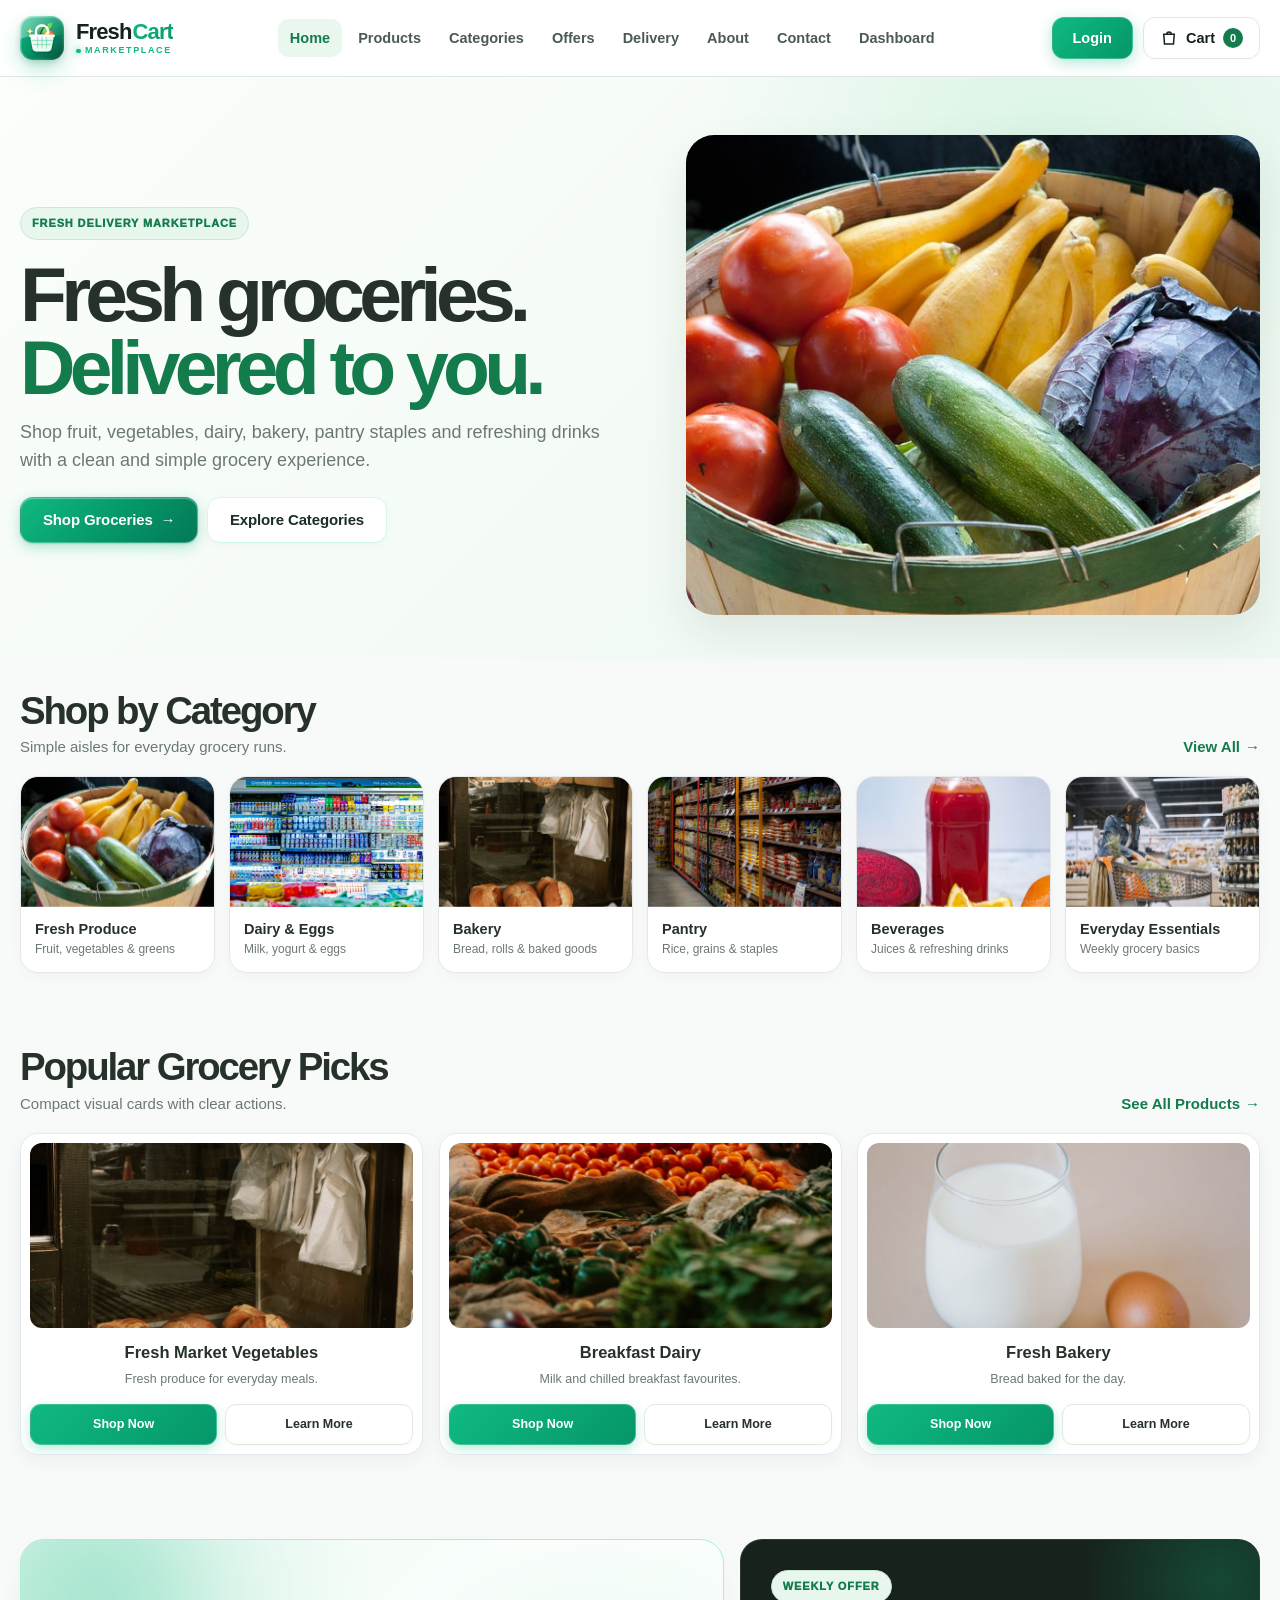
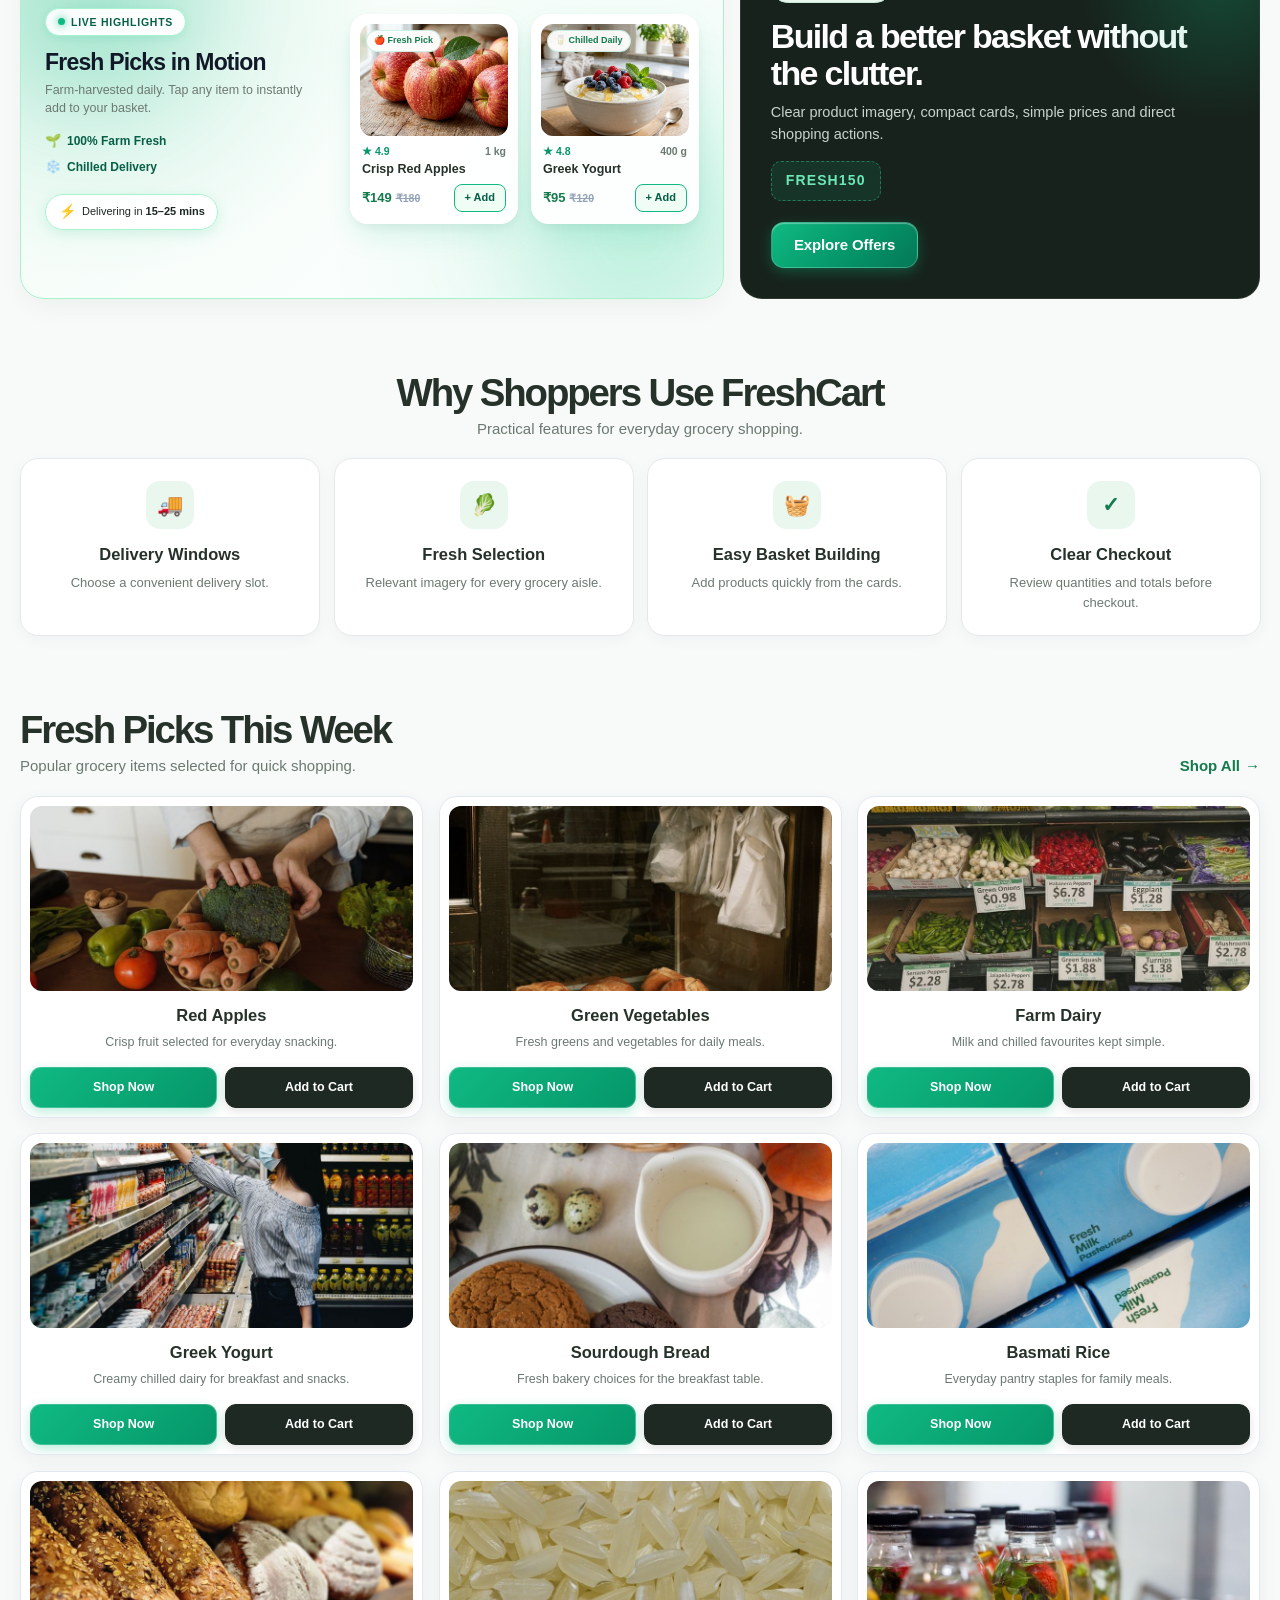
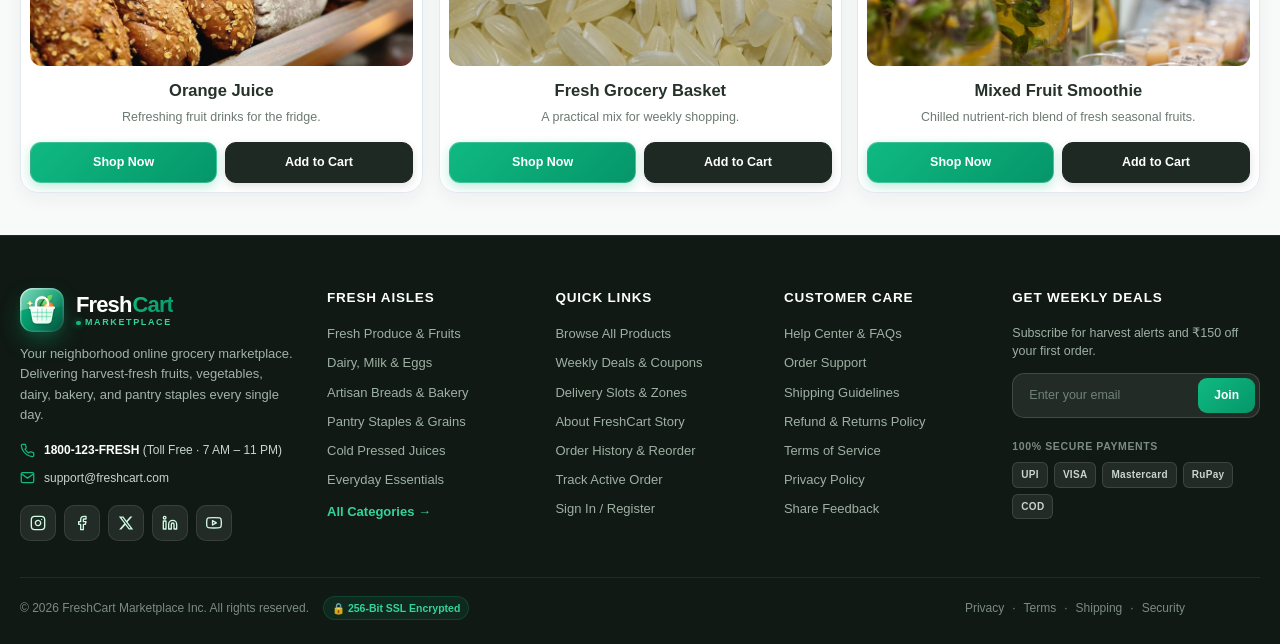
==== index.html @ 664b5fc4 "first commit" ====
<!DOCTYPE html>
<html lang="en">
<head>
  <meta charset="UTF-8">
  <meta name="viewport" content="width=device-width, initial-scale=1.0">
  <title>FreshCart — Grocery Delivery Marketplace</title>
  <meta name="description" content="FreshCart grocery delivery marketplace. Shop fruit, vegetables, dairy, bakery, and pantry staples.">
  <link rel="icon" type="image/svg+xml" href="assets/images/favicon.svg">
  <link rel="stylesheet" href="assets/css/style.css">
</head>
<body>

  <!-- ================= HEADER / NAVBAR ================= -->
  <header class="header">
    <div class="container nav">
      <a class="logo" href="index.html" aria-label="FreshCart Homepage">
        <span class="logo-mark">
          <svg viewBox="0 0 44 44" fill="none" xmlns="http://www.w3.org/2000/svg">
            <defs>
              <linearGradient id="fc-logo-bg" x1="0" y1="0" x2="44" y2="44" gradientUnits="userSpaceOnUse">
                <stop offset="0%" stop-color="#10b981"/>
                <stop offset="50%" stop-color="#059669"/>
                <stop offset="100%" stop-color="#064e3b"/>
              </linearGradient>
              <linearGradient id="fc-logo-sheen" x1="0" y1="0" x2="44" y2="24" gradientUnits="userSpaceOnUse">
                <stop offset="0%" stop-color="#ffffff" stop-opacity="0.45"/>
                <stop offset="100%" stop-color="#ffffff" stop-opacity="0"/>
              </linearGradient>
              <linearGradient id="fc-logo-bezel" x1="0" y1="0" x2="44" y2="44" gradientUnits="userSpaceOnUse">
                <stop offset="0%" stop-color="#ffffff" stop-opacity="0.6"/>
                <stop offset="60%" stop-color="#ffffff" stop-opacity="0.12"/>
                <stop offset="100%" stop-color="#022c22" stop-opacity="0.5"/>
              </linearGradient>
              <radialGradient id="fc-logo-citrus" cx="35%" cy="30%" r="70%">
                <stop offset="0%" stop-color="#fef08a"/>
                <stop offset="35%" stop-color="#fb923c"/>
                <stop offset="100%" stop-color="#ea580c"/>
              </radialGradient>
              <linearGradient id="fc-logo-leaf-lime" x1="21" y1="7" x2="33" y2="17" gradientUnits="userSpaceOnUse">
                <stop offset="0%" stop-color="#bef264"/>
                <stop offset="100%" stop-color="#22c55e"/>
              </linearGradient>
              <linearGradient id="fc-logo-leaf-emerald" x1="16" y1="7" x2="25" y2="19" gradientUnits="userSpaceOnUse">
                <stop offset="0%" stop-color="#86efac"/>
                <stop offset="100%" stop-color="#15803d"/>
              </linearGradient>
              <linearGradient id="fc-logo-basket" x1="10" y1="19.5" x2="34" y2="35.5" gradientUnits="userSpaceOnUse">
                <stop offset="0%" stop-color="#ffffff"/>
                <stop offset="50%" stop-color="#f0fdf4"/>
                <stop offset="100%" stop-color="#dcfce7"/>
              </linearGradient>
              <filter id="fc-logo-shadow" x="-10%" y="-10%" width="120%" height="130%">
                <feDropShadow dx="0" dy="1.5" stdDeviation="1" flood-color="#022c22" flood-opacity="0.3"/>
              </filter>
            </defs>
            <rect width="44" height="44" rx="13" fill="url(#fc-logo-bg)"/>
            <path d="M0 13C0 5.82 5.82 0 13 0H31C38.18 0 44 5.82 44 13V18C30 22 14 17 0 23V13Z" fill="url(#fc-logo-sheen)"/>
            <g filter="url(#fc-logo-shadow)">
              <circle cx="28.5" cy="19.5" r="5.5" fill="url(#fc-logo-citrus)"/>
              <ellipse cx="27" cy="17.5" rx="1.4" ry="0.9" fill="#ffffff" fill-opacity="0.8" transform="rotate(-30 27 17.5)"/>
              <path d="M21 17C21 11.5 26.5 7.2 32.5 6.8C32 12.8 27.2 17 21 17Z" fill="url(#fc-logo-leaf-lime)"/>
              <path d="M20 19C15 13.5 18 7.5 24 7.5C24 13.5 22.5 17 20 19Z" fill="url(#fc-logo-leaf-emerald)"/>
              <path d="M20 19C21 14.5 24 11.2 27 9" stroke="#14532d" stroke-width="1.2" stroke-linecap="round" fill="none" opacity="0.8"/>
              <path d="M16 20V15C16 12 18.5 9.5 21.5 9.5H22.5C25.5 9.5 28 12 28 15V17" stroke="#ffffff" stroke-width="2.3" stroke-linecap="round" stroke-linejoin="round" fill="none"/>
              <path d="M10 19.5H34L31.5 32.5C31.1 34.3 29.5 35.5 27.6 35.5H16.4C14.5 35.5 12.9 34.3 12.5 32.5L10 19.5Z" fill="url(#fc-logo-basket)"/>
              <rect x="9" y="18.5" width="26" height="2.5" rx="1.25" fill="#ffffff"/>
              <path d="M12 24.5H32M13.5 28.5H30.5" stroke="#10b981" stroke-width="1.4" stroke-linecap="round" stroke-opacity="0.35"/>
              <path d="M17.5 21V32M22 21V32M26.5 21V32" stroke="#10b981" stroke-width="1.3" stroke-linecap="round" stroke-opacity="0.3"/>
              <path d="M10 12.5L11.2 14.5L13.2 15.2L11.2 16L10 18L8.8 16L6.8 15.2L8.8 14.5Z" fill="#fef08a"/>
              <circle cx="10" cy="15.2" r="0.7" fill="#ffffff"/>
            </g>
            <rect x="0.75" y="0.75" width="42.5" height="42.5" rx="12.25" stroke="url(#fc-logo-bezel)" stroke-width="1.5" fill="none"/>
          </svg>
        </span>
        <span class="logo-text">
          <span class="brand-name">
            <span class="brand-fresh">Fresh</span><span class="brand-cart">Cart</span>
          </span>
          <span class="brand-sub">Marketplace</span>
        </span>
      </a>

      <nav class="nav-links">
        <a href="index.html" class="active">Home</a>
        <a href="products.html">Products</a>
        <a href="categories.html">Categories</a>
        <a href="offers.html">Offers</a>
        <a href="delivery.html">Delivery</a>
        <a href="about.html">About</a>
        <a href="contact.html">Contact</a>
        <a href="dashboard.html">Dashboard</a>
      </nav>

      <div class="nav-actions">
        <a href="login.html" class="login-btn">Login</a>
        <button class="nav-cart" onclick="openCart()">
          <svg viewBox="0 0 24 24" fill="none" stroke="currentColor" stroke-width="2">
            <path d="M5 7h14l-1 13H6L5 7Z"/>
            <path d="M9 7a3 3 0 0 1 6 0"/>
          </svg>
          Cart
          <span class="cart-count">0</span>
        </button>
        <button class="menu-btn" onclick="toggleMobile()" aria-label="Toggle menu">
          <svg viewBox="0 0 24 24" fill="none" stroke="currentColor" stroke-width="2">
            <path d="M4 6h16M4 12h16M4 18h16"/>
          </svg>
        </button>
      </div>
    </div>

    <!-- Mobile Navigation Menu -->
    <div id="mobileMenu" class="mobile-menu">
      <a href="index.html" class="active" onclick="closeMobile()">Home</a>
      <a href="products.html" onclick="closeMobile()">Products</a>
      <a href="categories.html" onclick="closeMobile()">Categories</a>
      <a href="offers.html" onclick="closeMobile()">Offers</a>
      <a href="delivery.html" onclick="closeMobile()">Delivery</a>
      <a href="about.html" onclick="closeMobile()">About</a>
      <a href="contact.html" onclick="closeMobile()">Contact</a>
      <a href="dashboard.html" onclick="closeMobile()">Dashboard</a>
      <button class="mobile-cart" onclick="openCart(); closeMobile()">
        <svg viewBox="0 0 24 24" fill="none" stroke="currentColor" stroke-width="2">
          <path d="M5 7h14l-1 13H6L5 7Z"/>
          <path d="M9 7a3 3 0 0 1 6 0"/>
        </svg>
        Cart <span class="cart-count">0</span>
      </button>
      <a href="login.html" class="mobile-login" onclick="closeMobile()">Login</a>
    </div>
  </header>

  <main>
    <!-- ================= HERO ================= -->
    <section class="hero">
      <div class="container hero-grid">
        <div class="hero-content">
          <span class="eyebrow">Fresh Delivery Marketplace</span>
          <h1>Fresh groceries.<br><span>Delivered to you.</span></h1>
          <p class="hero-text">
            Shop fruit, vegetables, dairy, bakery, pantry staples and refreshing drinks with a clean and simple grocery experience.
          </p>
          <div class="hero-actions">
            <a class="btn btn-primary" href="products.html">Shop Groceries <span class="arrow">→</span></a>
            <a class="btn btn-secondary" href="categories.html">Explore Categories</a>
          </div>
        </div>

        <div class="hero-art">
          <img src="images/hero-main.jpg" alt="Fresh grocery basket" class="hero-main" onerror="this.src='images/fallback.jpg'">
        </div>
      </div>
    </section>

    <!-- ================= SHOP BY CATEGORY ================= -->
    <section class="section compact">
      <div class="container">
        <div class="section-head">
          <div>
            <h2>Shop by Category</h2>
            <p>Simple aisles for everyday grocery runs.</p>
          </div>
          <a class="green-link" href="categories.html">View All →</a>
        </div>
        <div class="category-grid">
          <a class="category" href="products.html?category=Fresh+Produce">
            <img src="images/category-produce.jpg" alt="Fresh Produce" onerror="this.src='images/fallback.jpg'">
            <strong>Fresh Produce</strong>
            <small>Fruit, vegetables &amp; greens</small>
          </a>
          <a class="category" href="products.html?category=Dairy+%26+Eggs">
            <img src="images/category-dairy.jpg" alt="Dairy &amp; Eggs" onerror="this.src='images/fallback.jpg'">
            <strong>Dairy &amp; Eggs</strong>
            <small>Milk, yogurt &amp; eggs</small>
          </a>
          <a class="category" href="products.html?category=Bakery">
            <img src="images/category-bakery.jpg" alt="Bakery" onerror="this.src='images/fallback.jpg'">
            <strong>Bakery</strong>
            <small>Bread, rolls &amp; baked goods</small>
          </a>
          <a class="category" href="products.html?category=Pantry">
            <img src="images/category-pantry.jpg" alt="Pantry" onerror="this.src='images/fallback.jpg'">
            <strong>Pantry</strong>
            <small>Rice, grains &amp; staples</small>
          </a>
          <a class="category" href="products.html?category=Beverages">
            <img src="images/category-beverages.jpg" alt="Beverages" onerror="this.src='images/fallback.jpg'">
            <strong>Beverages</strong>
            <small>Juices &amp; refreshing drinks</small>
          </a>
          <a class="category" href="products.html?category=Everyday+Essentials">
            <img src="images/category-essentials.jpg" alt="Everyday Essentials" onerror="this.src='images/fallback.jpg'">
            <strong>Everyday Essentials</strong>
            <small>Weekly grocery basics</small>
          </a>
        </div>
      </div>
    </section>

    <!-- ================= POPULAR GROCERY PICKS ================= -->
    <section class="section">
      <div class="container">
        <div class="section-head">
          <div>
            <h2>Popular Grocery Picks</h2>
            <p>Compact visual cards with clear actions.</p>
          </div>
          <a class="green-link" href="products.html">See All Products →</a>
        </div>
        <div class="visual-grid">
          <article class="visual-card">
            <img src="images/photo-28826564.jpg" alt="Fresh Market Vegetables" onerror="this.src='images/fallback.jpg'">
            <div class="visual-info">
              <h3>Fresh Market Vegetables</h3>
              <p>Fresh produce for everyday meals.</p>
            </div>
            <div class="visual-buttons">
              <a href="products.html?category=Fresh+Produce">Shop Now</a>
              <a href="categories.html">Learn More</a>
            </div>
          </article>
          <article class="visual-card">
            <img src="images/photo-16747109.jpg" alt="Breakfast Dairy" onerror="this.src='images/fallback.jpg'">
            <div class="visual-info">
              <h3>Breakfast Dairy</h3>
              <p>Milk and chilled breakfast favourites.</p>
            </div>
            <div class="visual-buttons">
              <a href="products.html?category=Dairy+%26+Eggs">Shop Now</a>
              <a href="categories.html">Learn More</a>
            </div>
          </article>
          <article class="visual-card">
            <img src="images/photo-8963960.jpg" alt="Fresh Bakery" onerror="this.src='images/fallback.jpg'">
            <div class="visual-info">
              <h3>Fresh Bakery</h3>
              <p>Bread baked for the day.</p>
            </div>
            <div class="visual-buttons">
              <a href="products.html?category=Bakery">Shop Now</a>
              <a href="categories.html">Learn More</a>
            </div>
          </article>
        </div>
      </div>
    </section>

    <!-- ================= MOTION / PROMO ================= -->
    <section class="section">
      <div class="container motion-grid">
        <div class="motion-stage" id="motionStage">
          <!-- Ambient Glow Orbs -->
          <div class="motion-glow motion-glow-1"></div>
          <div class="motion-glow motion-glow-2"></div>

          <!-- Left Info Column -->
          <div class="motion-content">
            <span class="motion-live-badge">
              <span class="live-pulse"></span>
              Live Highlights
            </span>
            <h3 class="motion-heading">Fresh Picks in Motion</h3>
            <p class="motion-sub">Farm-harvested daily. Tap any item to instantly add to your basket.</p>
            
            <div class="motion-features">
              <span class="motion-feat"><span class="feat-icon">🌱</span> 100% Farm Fresh</span>
              <span class="motion-feat"><span class="feat-icon">❄️</span> Chilled Delivery</span>
            </div>

            <div class="motion-speed-pill">
              <span class="speed-icon">⚡</span>
              <span>Delivering in <strong>15–25 mins</strong></span>
            </div>
          </div>

          <!-- Right Showcase Cards (Staggered Floating Pair) -->
          <div class="motion-cards-wrap">
            <!-- Card 1: Crisp Red Apples -->
            <div class="motion-card motion-card-1" onclick="addToCart(0)" title="Click to add Crisp Red Apples">
              <div class="motion-card-img-wrap">
                <img src="images/product-red-apples.jpg" alt="Crisp Red Apples" onerror="this.src='images/fallback.jpg'">
                <span class="motion-card-tag">🍎 Fresh Pick</span>
              </div>
              <div class="motion-card-body">
                <div class="motion-card-meta">
                  <span class="motion-card-rating">★ 4.9</span>
                  <span class="motion-card-weight">1 kg</span>
                </div>
                <strong class="motion-card-title">Crisp Red Apples</strong>
                <div class="motion-card-footer">
                  <div class="motion-card-pricing">
                    <span class="motion-card-price">₹149</span>
                    <span class="motion-card-mrp">₹180</span>
                  </div>
                  <button class="motion-add-btn" onclick="event.stopPropagation(); addToCart(0)" aria-label="Add Red Apples to cart">
                    + Add
                  </button>
                </div>
              </div>
            </div>

            <!-- Card 2: Greek Yogurt Bowl -->
            <div class="motion-card motion-card-2" onclick="addToCart(10)" title="Click to add Greek Yogurt">
              <div class="motion-card-img-wrap">
                <img src="images/product-greek-yogurt.jpg" alt="Greek Yogurt Bowl" onerror="this.src='images/fallback.jpg'">
                <span class="motion-card-tag">🥛 Chilled Daily</span>
              </div>
              <div class="motion-card-body">
                <div class="motion-card-meta">
                  <span class="motion-card-rating">★ 4.8</span>
                  <span class="motion-card-weight">400 g</span>
                </div>
                <strong class="motion-card-title">Greek Yogurt</strong>
                <div class="motion-card-footer">
                  <div class="motion-card-pricing">
                    <span class="motion-card-price">₹95</span>
                    <span class="motion-card-mrp">₹120</span>
                  </div>
                  <button class="motion-add-btn" onclick="event.stopPropagation(); addToCart(10)" aria-label="Add Greek Yogurt to cart">
                    + Add
                  </button>
                </div>
              </div>
            </div>
          </div>
        </div>

        <div class="offer-panel">
          <span class="eyebrow">Weekly Offer</span>
          <h2>Build a better basket without the clutter.</h2>
          <p>Clear product imagery, compact cards, simple prices and direct shopping actions.</p>
          <div class="offer-code">FRESH150</div>
          <a class="btn btn-primary" href="offers.html">Explore Offers</a>
        </div>
      </div>
    </section>

    <!-- ================= WHY SHOPPERS USE FRESHCART ================= -->
    <section class="section compact">
      <div class="container">
        <div class="section-head center">
          <div>
            <h2>Why Shoppers Use FreshCart</h2>
            <p>Practical features for everyday grocery shopping.</p>
          </div>
        </div>
        <div class="benefit-grid">
          <div class="benefit">
            <div class="benefit-icon">🚚</div>
            <h3>Delivery Windows</h3>
            <p>Choose a convenient delivery slot.</p>
          </div>
          <div class="benefit">
            <div class="benefit-icon">🥬</div>
            <h3>Fresh Selection</h3>
            <p>Relevant imagery for every grocery aisle.</p>
          </div>
          <div class="benefit">
            <div class="benefit-icon">🧺</div>
            <h3>Easy Basket Building</h3>
            <p>Add products quickly from the cards.</p>
          </div>
          <div class="benefit">
            <div class="benefit-icon">✓</div>
            <h3>Clear Checkout</h3>
            <p>Review quantities and totals before checkout.</p>
          </div>
        </div>
      </div>
    </section>

    <!-- ================= FRESH PICKS THIS WEEK ================= -->
    <section class="section">
      <div class="container">
        <div class="section-head">
          <div>
            <h2>Fresh Picks This Week</h2>
            <p>Popular grocery items selected for quick shopping.</p>
          </div>
          <a class="green-link" href="products.html">Shop All →</a>
        </div>
        <div class="visual-grid">
          <article class="visual-card">
            <img src="images/photo-6653619.jpg" alt="Red Apples" onerror="this.src='images/fallback.jpg'">
            <div class="visual-info">
              <h3>Red Apples</h3>
              <p>Crisp fruit selected for everyday snacking.</p>
            </div>
            <div class="visual-buttons">
              <a href="products.html">Shop Now</a>
              <button onclick="addToCart(0)">Add to Cart</button>
            </div>
          </article>
          <article class="visual-card">
            <img src="images/photo-28826564.jpg" alt="Green Vegetables" onerror="this.src='images/fallback.jpg'">
            <div class="visual-info">
              <h3>Green Vegetables</h3>
              <p>Fresh greens and vegetables for daily meals.</p>
            </div>
            <div class="visual-buttons">
              <a href="products.html?category=Fresh+Produce">Shop Now</a>
              <button onclick="addToCart(4)">Add to Cart</button>
            </div>
          </article>
          <article class="visual-card">
            <img src="images/photo-37009052.jpg" alt="Farm Dairy" onerror="this.src='images/fallback.jpg'">
            <div class="visual-info">
              <h3>Farm Dairy</h3>
              <p>Milk and chilled favourites kept simple.</p>
            </div>
            <div class="visual-buttons">
              <a href="products.html?category=Dairy+%26+Eggs">Shop Now</a>
              <button onclick="addToCart(7)">Add to Cart</button>
            </div>
          </article>
          <article class="visual-card">
            <img src="images/photo-7552225.jpg" alt="Greek Yogurt" onerror="this.src='images/fallback.jpg'">
            <div class="visual-info">
              <h3>Greek Yogurt</h3>
              <p>Creamy chilled dairy for breakfast and snacks.</p>
            </div>
            <div class="visual-buttons">
              <a href="products.html?category=Dairy+%26+Eggs">Shop Now</a>
              <button onclick="addToCart(10)">Add to Cart</button>
            </div>
          </article>
          <article class="visual-card">
            <img src="images/photo-9345007.jpg" alt="Sourdough Bread" onerror="this.src='images/fallback.jpg'">
            <div class="visual-info">
              <h3>Sourdough Bread</h3>
              <p>Fresh bakery choices for the breakfast table.</p>
            </div>
            <div class="visual-buttons">
              <a href="products.html?category=Bakery">Shop Now</a>
              <button onclick="addToCart(12)">Add to Cart</button>
            </div>
          </article>
          <article class="visual-card">
            <img src="images/photo-14534512.jpg" alt="Basmati Rice" onerror="this.src='images/fallback.jpg'">
            <div class="visual-info">
              <h3>Basmati Rice</h3>
              <p>Everyday pantry staples for family meals.</p>
            </div>
            <div class="visual-buttons">
              <a href="products.html?category=Pantry">Shop Now</a>
              <button onclick="addToCart(15)">Add to Cart</button>
            </div>
          </article>
          <article class="visual-card">
            <img src="images/photo-14520462.jpg" alt="Orange Juice" onerror="this.src='images/fallback.jpg'">
            <div class="visual-info">
              <h3>Orange Juice</h3>
              <p>Refreshing fruit drinks for the fridge.</p>
            </div>
            <div class="visual-buttons">
              <a href="products.html?category=Beverages">Shop Now</a>
              <button onclick="addToCart(19)">Add to Cart</button>
            </div>
          </article>
          <article class="visual-card">
            <img src="images/photo-18328392.jpg" alt="Fresh Grocery Basket" onerror="this.src='images/fallback.jpg'">
            <div class="visual-info">
              <h3>Fresh Grocery Basket</h3>
              <p>A practical mix for weekly shopping.</p>
            </div>
            <div class="visual-buttons">
              <a href="products.html">Shop Now</a>
              <button onclick="addToCart(23)">Add to Cart</button>
            </div>
          </article>
          <article class="visual-card">
            <img src="images/product-mixed-fruit-smoothie.jpg" alt="Mixed Fruit Smoothie" onerror="this.src='images/fallback.jpg'">
            <div class="visual-info">
              <h3>Mixed Fruit Smoothie</h3>
              <p>Chilled nutrient-rich blend of fresh seasonal fruits.</p>
            </div>
            <div class="visual-buttons">
              <a href="products.html?category=Beverages">Shop Now</a>
              <button onclick="addToCart(22)">Add to Cart</button>
            </div>
          </article>
        </div>
      </div>
    </section>
  </main>

  <!-- ================= FOOTER ================= -->
  <footer class="footer">
    <!-- Main Footer Body -->
    <div class="container">
      <div class="footer-grid">
        <!-- Brand & Contact Column -->
        <div class="footer-brand-col">
          <a class="logo footer-logo" href="index.html" aria-label="FreshCart Homepage">
            <span class="logo-mark">
              <svg viewBox="0 0 44 44" fill="none" xmlns="http://www.w3.org/2000/svg">
                <rect width="44" height="44" rx="13" fill="url(#fc-logo-bg)"/>
                <path d="M0 13C0 5.82 5.82 0 13 0H31C38.18 0 44 5.82 44 13V18C30 22 14 17 0 23V13Z" fill="url(#fc-logo-sheen)"/>
                <g filter="url(#fc-logo-shadow)">
                  <circle cx="28.5" cy="19.5" r="5.5" fill="url(#fc-logo-citrus)"/>
                  <ellipse cx="27" cy="17.5" rx="1.4" ry="0.9" fill="#ffffff" fill-opacity="0.8" transform="rotate(-30 27 17.5)"/>
                  <path d="M21 17C21 11.5 26.5 7.2 32.5 6.8C32 12.8 27.2 17 21 17Z" fill="url(#fc-logo-leaf-lime)"/>
                  <path d="M20 19C15 13.5 18 7.5 24 7.5C24 13.5 22.5 17 20 19Z" fill="url(#fc-logo-leaf-emerald)"/>
                  <path d="M20 19C21 14.5 24 11.2 27 9" stroke="#14532d" stroke-width="1.2" stroke-linecap="round" fill="none" opacity="0.8"/>
                  <path d="M16 20V15C16 12 18.5 9.5 21.5 9.5H22.5C25.5 9.5 28 12 28 15V17" stroke="#ffffff" stroke-width="2.3" stroke-linecap="round" stroke-linejoin="round" fill="none"/>
                  <path d="M10 19.5H34L31.5 32.5C31.1 34.3 29.5 35.5 27.6 35.5H16.4C14.5 35.5 12.9 34.3 12.5 32.5L10 19.5Z" fill="url(#fc-logo-basket)"/>
                  <rect x="9" y="18.5" width="26" height="2.5" rx="1.25" fill="#ffffff"/>
                  <path d="M12 24.5H32M13.5 28.5H30.5" stroke="#10b981" stroke-width="1.4" stroke-linecap="round" stroke-opacity="0.35"/>
                  <path d="M17.5 21V32M22 21V32M26.5 21V32" stroke="#10b981" stroke-width="1.3" stroke-linecap="round" stroke-opacity="0.3"/>
                  <path d="M10 12.5L11.2 14.5L13.2 15.2L11.2 16L10 18L8.8 16L6.8 15.2L8.8 14.5Z" fill="#fef08a"/>
                  <circle cx="10" cy="15.2" r="0.7" fill="#ffffff"/>
                </g>
                <rect x="0.75" y="0.75" width="42.5" height="42.5" rx="12.25" stroke="url(#fc-logo-bezel)" stroke-width="1.5" fill="none"/>
              </svg>
            </span>
            <span class="logo-text">
              <span class="brand-name">
                <span class="brand-fresh">Fresh</span><span class="brand-cart">Cart</span>
              </span>
              <span class="brand-sub">Marketplace</span>
            </span>
          </a>
          <p class="footer-desc">
            Your neighborhood online grocery marketplace. Delivering harvest-fresh fruits, vegetables, dairy, bakery, and pantry staples every single day.
          </p>

          <div class="footer-contact-info">
            <div class="footer-contact-item">
              <svg viewBox="0 0 24 24" fill="none" stroke="currentColor" stroke-width="2"><path d="M22 16.92v3a2 2 0 0 1-2.18 2 19.79 19.79 0 0 1-8.63-3.07 19.5 19.5 0 0 1-6-6 19.79 19.79 0 0 1-3.07-8.67A2 2 0 0 1 4.11 2h3a2 2 0 0 1 2 1.72 12.84 12.84 0 0 0 .7 2.81 2 2 0 0 1-.45 2.11L8.09 9.91a16 16 0 0 0 6 6l1.27-1.27a2 2 0 0 1 2.11-.45 12.84 12.84 0 0 0 2.81.7A2 2 0 0 1 22 16.92z"/></svg>
              <span><strong>1800-123-FRESH</strong> (Toll Free · 7 AM – 11 PM)</span>
            </div>
            <div class="footer-contact-item">
              <svg viewBox="0 0 24 24" fill="none" stroke="currentColor" stroke-width="2"><path d="M4 4h16c1.1 0 2 .9 2 2v12c0 1.1-.9 2-2 2H4c-1.1 0-2-.9-2-2V6c0-1.1.9-2 2-2z"/><polyline points="22,6 12,13 2,6"/></svg>
              <span>support@freshcart.com</span>
            </div>
          </div>

          <div class="social-links">
            <a href="#" aria-label="Instagram" onclick="event.preventDefault(); toast('Opening FreshCart Instagram')">
              <svg viewBox="0 0 24 24" fill="none" stroke="currentColor" stroke-width="2" stroke-linecap="round" stroke-linejoin="round"><rect x="2" y="2" width="20" height="20" rx="5" ry="5"></rect><path d="M16 11.37A4 4 0 1 1 12.63 8 4 4 0 0 1 16 11.37z"></path><line x1="17.5" y1="6.5" x2="17.51" y2="6.5"></line></svg>
            </a>
            <a href="#" aria-label="Facebook" onclick="event.preventDefault(); toast('Opening FreshCart Facebook')">
              <svg viewBox="0 0 24 24" fill="none" stroke="currentColor" stroke-width="2" stroke-linecap="round" stroke-linejoin="round"><path d="M18 2h-3a5 5 0 0 0-5 5v3H7v4h3v8h4v-8h3l1-4h-4V7a1 1 0 0 1 1-1h3z"></path></svg>
            </a>
            <a href="#" aria-label="X (Twitter)" onclick="event.preventDefault(); toast('Opening FreshCart on X')">
              <svg viewBox="0 0 24 24" fill="currentColor"><path d="M18.244 2.25h3.308l-7.227 8.26 8.502 11.24H16.17l-5.214-6.817L4.99 21.75H1.68l7.73-8.835L1.254 2.25H8.08l4.713 6.231zm-1.161 17.52h1.833L7.084 4.126H5.117z"/></svg>
            </a>
            <a href="#" aria-label="LinkedIn" onclick="event.preventDefault(); toast('Opening FreshCart LinkedIn')">
              <svg viewBox="0 0 24 24" fill="none" stroke="currentColor" stroke-width="2" stroke-linecap="round" stroke-linejoin="round"><path d="M16 8a6 6 0 0 1 6 6v7h-4v-7a2 2 0 0 0-2-2 2 2 0 0 0-2 2v7h-4v-7a6 6 0 0 1 6-6z"></path><rect x="2" y="9" width="4" height="12"></rect><circle cx="4" cy="4" r="2"></circle></svg>
            </a>
            <a href="#" aria-label="YouTube" onclick="event.preventDefault(); toast('Opening FreshCart YouTube')">
              <svg viewBox="0 0 24 24" fill="none" stroke="currentColor" stroke-width="2" stroke-linecap="round" stroke-linejoin="round"><path d="M22.54 6.42a2.78 2.78 0 0 0-1.94-2C18.88 4 12 4 12 4s-6.88 0-8.6.46a2.78 2.78 0 0 0-1.94 2A29 29 0 0 0 1 11.75a29 29 0 0 0 .46 5.33A2.78 2.78 0 0 0 3.4 19c1.72.46 8.6.46 8.6.46s6.88 0 8.6-.46a2.78 2.78 0 0 0 1.94-2 29 29 0 0 0 .46-5.25 29 29 0 0 0-.46-5.33z"></path><polygon points="9.75 15.02 15.5 11.75 9.75 8.48 9.75 15.02"></polygon></svg>
            </a>
          </div>
        </div>

        <!-- Column 2: Fresh Aisles -->
        <div>
          <h3 class="footer-heading">Fresh Aisles</h3>
          <div class="footer-links">
            <a href="products.html?category=Fresh+Produce">Fresh Produce &amp; Fruits</a>
            <a href="products.html?category=Dairy+%26+Eggs">Dairy, Milk &amp; Eggs</a>
            <a href="products.html?category=Bakery">Artisan Breads &amp; Bakery</a>
            <a href="products.html?category=Pantry">Pantry Staples &amp; Grains</a>
            <a href="products.html?category=Beverages">Cold Pressed Juices</a>
            <a href="products.html?category=Everyday+Essentials">Everyday Essentials</a>
            <a href="categories.html" class="footer-link-highlight">All Categories →</a>
          </div>
        </div>

        <!-- Column 3: Quick Links -->
        <div>
          <h3 class="footer-heading">Quick Links</h3>
          <div class="footer-links">
            <a href="products.html">Browse All Products</a>
            <a href="offers.html">Weekly Deals &amp; Coupons</a>
            <a href="delivery.html">Delivery Slots &amp; Zones</a>
            <a href="about.html">About FreshCart Story</a>
            <a href="dashboard.html">Order History &amp; Reorder</a>
            <a href="dashboard.html">Track Active Order</a>
            <a href="login.html">Sign In / Register</a>
          </div>
        </div>

        <!-- Column 4: Customer Care -->
        <div>
          <h3 class="footer-heading">Customer Care</h3>
          <div class="footer-links">
            <a href="contact.html">Help Center &amp; FAQs</a>
            <a href="contact.html">Order Support</a>
            <a href="delivery.html">Shipping Guidelines</a>
            <a href="contact.html">Refund &amp; Returns Policy</a>
            <a href="contact.html">Terms of Service</a>
            <a href="contact.html">Privacy Policy</a>
            <a href="contact.html">Share Feedback</a>
          </div>
        </div>

        <!-- Column 5: Newsletter & Payments -->
        <div class="footer-newsletter-col">
          <h3 class="footer-heading">Get Weekly Deals</h3>
          <p class="footer-newsletter-desc">Subscribe for harvest alerts and ₹150 off your first order.</p>
          <form class="footer-newsletter-form" onsubmit="event.preventDefault(); toast('Subscribed! Check your inbox for ₹150 coupon.'); this.reset();">
            <div class="newsletter-input-wrap">
              <input type="email" placeholder="Enter your email" required aria-label="Email address for deals">
              <button type="submit">Join</button>
            </div>
          </form>

          <div class="footer-payment-section">
            <span class="payment-title">100% Secure Payments</span>
            <div class="payment-badges">
              <span class="pay-badge">UPI</span>
              <span class="pay-badge">VISA</span>
              <span class="pay-badge">Mastercard</span>
              <span class="pay-badge">RuPay</span>
              <span class="pay-badge">COD</span>
            </div>
          </div>
        </div>
      </div>

      <!-- Footer Bottom Bar -->
      <div class="footer-bottom">
        <div class="footer-bottom-left">
          <span>© 2026 FreshCart Marketplace Inc. All rights reserved.</span>
          <span class="footer-bottom-badge">🔒 256-Bit SSL Encrypted</span>
        </div>
        <div class="footer-legal-links">
          <a href="contact.html">Privacy</a>
          <span>·</span>
          <a href="contact.html">Terms</a>
          <span>·</span>
          <a href="delivery.html">Shipping</a>
          <span>·</span>
          <a href="contact.html">Security</a>
        </div>
      </div>
    </div>
  </footer>

  <!-- ================= CART MODAL ================= -->
  <div id="cartModal" class="cart-modal">
    <div class="cart-box">
      <div class="cart-header">
        <h2>Your Cart</h2>
        <button class="close" onclick="closeCart()" aria-label="Close cart">&times;</button>
      </div>
      <div id="cartBody"></div>
    </div>
  </div>

  <!-- Toast Notification & Scroll to top -->
  <div id="toast" class="toast"></div>
  <button id="backTop" class="back-top" onclick="scrollToTop()" aria-label="Back to top">↑</button>

  <script src="assets/js/main.js"></script>
</body>
</html>
---- assets/css/style.css ----
:root {
  --green: #147b4d;
  --green-vibrant: #10b981;
  --green-light: #34d399;
  --green-dark: #0c603b;
  --green-deep: #064e3b;
  --green-soft: #eaf7ef;
  --green-tint: #f0fdf4;
  --green-glow: rgba(16, 185, 129, 0.35);
  --green-border-glow: rgba(52, 211, 153, 0.55);
  --ink: #17221c;
  --text: #253129;
  --muted: #6c7971;
  --bg: #f7faf8;
  --white: #fff;
  --line: #dfe8e2;
  --orange: #ed9438;
  --orange-glow: rgba(237, 148, 56, 0.35);
  --shadow-sm: 0 4px 12px rgba(20, 35, 27, 0.04);
  --shadow-md: 0 10px 25px -4px rgba(20, 35, 27, 0.08), 0 4px 10px -2px rgba(20, 35, 27, 0.04);
  --shadow-lg: 0 20px 38px -8px rgba(16, 185, 129, 0.18), 0 8px 18px -4px rgba(20, 35, 27, 0.06);
  --shadow-hover: 0 22px 42px -10px rgba(16, 185, 129, 0.24), 0 8px 16px -4px rgba(20, 35, 27, 0.06);
  --shadow: 0 18px 45px rgba(20, 35, 27, 0.09);
  --transition-smooth: all 0.35s cubic-bezier(0.16, 1, 0.3, 1);
  --transition-fast: all 0.22s cubic-bezier(0.16, 1, 0.3, 1);
  --max: 1240px;
}

* {
  box-sizing: border-box;
}

html {
  scroll-behavior: smooth;
}

body {
  margin: 0;
  background: var(--bg);
  color: var(--text);
  font: 15px/1.55 Inter, Arial, Helvetica, sans-serif;
  overflow-x: hidden;
  display: flex;
  flex-direction: column;
  min-height: 100vh;
}

main {
  flex: 1;
}

button,
input,
textarea,
select {
  font: inherit;
}

button {
  cursor: pointer;
}

a {
  text-decoration: none;
  color: inherit;
}

img {
  display: block;
  max-width: 100%;
}

.container {
  width: min(calc(100% - 32px), var(--max));
  margin: auto;
}

/* ================= NAVBAR ================= */
.header {
  position: sticky;
  top: 0;
  z-index: 1000;
  background: rgba(255, 255, 255, 0.95);
  backdrop-filter: blur(16px);
  -webkit-backdrop-filter: blur(16px);
  border-bottom: 1px solid var(--line);
}

.nav {
  min-height: 76px;
  display: flex;
  align-items: center;
  justify-content: space-between;
  gap: 16px;
}

.logo {
  display: inline-flex;
  align-items: center;
  gap: 12px;
  text-decoration: none;
  flex-shrink: 0;
  user-select: none;
  transition: transform 0.22s cubic-bezier(0.34, 1.56, 0.64, 1);
}

.logo:hover {
  transform: translateY(-1px);
}

.logo-mark {
  width: 44px;
  height: 44px;
  border-radius: 13px;
  position: relative;
  flex-shrink: 0;
  display: flex;
  align-items: center;
  justify-content: center;
  box-shadow: 0 10px 24px -4px rgba(16, 185, 129, 0.42), 0 3px 8px -2px rgba(6, 78, 59, 0.28);
  transition: transform 0.28s cubic-bezier(0.34, 1.56, 0.64, 1), box-shadow 0.28s ease;
}

.logo:hover .logo-mark {
  transform: translateY(-2px) scale(1.05);
  box-shadow: 0 14px 28px -3px rgba(16, 185, 129, 0.52), 0 6px 14px -2px rgba(6, 78, 59, 0.35);
}

.logo-mark svg {
  width: 100%;
  height: 100%;
  display: block;
}

.logo-text {
  display: flex;
  flex-direction: column;
  line-height: 1.05;
}

.brand-name {
  font-size: 22px;
  font-weight: 900;
  letter-spacing: -0.04em;
  display: inline-flex;
  align-items: center;
}

.brand-fresh {
  color: var(--ink);
  font-weight: 900;
  transition: color 0.2s ease;
}

.brand-cart {
  background: linear-gradient(135deg, #10b981 0%, #059669 100%);
  -webkit-background-clip: text;
  background-clip: text;
  -webkit-text-fill-color: transparent;
  font-weight: 900;
  margin-left: 1px;
}

.brand-sub {
  font-size: 9px;
  font-weight: 800;
  letter-spacing: 0.18em;
  text-transform: uppercase;
  color: #10b981;
  margin-top: 2.5px;
  display: flex;
  align-items: center;
  gap: 4.5px;
}

.brand-sub::before {
  content: '';
  display: inline-block;
  width: 4.5px;
  height: 4.5px;
  border-radius: 50%;
  background: #10b981;
  box-shadow: 0 0 6px rgba(16, 185, 129, 0.8);
}

.logo > span:not(.logo-mark):not(.logo-text) {
  font-size: 21px;
  font-weight: 950;
  letter-spacing: -0.04em;
  color: var(--ink);
}

.nav-links {
  display: flex;
  align-items: center;
  justify-content: center;
  gap: 4px;
}

.nav-links a,
.nav-links button {
  border: 0;
  background: transparent;
  color: #4b5a52;
  height: 38px;
  padding: 0 12px;
  border-radius: 10px;
  font-weight: 800;
  font-size: 14.5px;
  white-space: nowrap;
  transition: all 0.2s ease;
  display: inline-flex;
  align-items: center;
  justify-content: center;
  line-height: 1;
}

.nav-links a:hover,
.nav-links a.active,
.nav-links button:hover,
.nav-links button.active {
  background: var(--green-soft);
  color: var(--green);
}

.nav-actions,
.nav > div:not(.nav-links):not(.logo) {
  display: flex;
  align-items: center;
  gap: 10px;
  flex-shrink: 0;
}

.nav-actions .login-btn,
.nav-links .login-btn {
  height: 42px;
  background: linear-gradient(135deg, #10b981 0%, #059669 100%);
  color: #ffffff;
  padding: 0 20px;
  border-radius: 12px;
  font-weight: 850;
  font-size: 14.5px;
  display: inline-flex;
  align-items: center;
  justify-content: center;
  line-height: 1;
  white-space: nowrap;
  position: relative;
  overflow: hidden;
  border: 1px solid rgba(255, 255, 255, 0.2);
  transition: transform 0.28s cubic-bezier(0.16, 1, 0.3, 1),
              box-shadow 0.28s cubic-bezier(0.16, 1, 0.3, 1),
              background 0.28s ease,
              border-color 0.28s ease;
  box-shadow: 0 4px 14px rgba(16, 185, 129, 0.32);
}

.nav-actions .login-btn::after,
.nav-links .login-btn::after {
  content: "";
  position: absolute;
  top: -50%;
  left: -80%;
  width: 50%;
  height: 200%;
  background: linear-gradient(
    90deg,
    rgba(255, 255, 255, 0) 0%,
    rgba(255, 255, 255, 0.35) 50%,
    rgba(255, 255, 255, 0) 100%
  );
  transform: rotate(25deg);
  transition: transform 0.65s cubic-bezier(0.19, 1, 0.22, 1);
  pointer-events: none;
}

.nav-actions .login-btn:hover::after,
.nav-links .login-btn:hover::after {
  transform: translateX(420%) rotate(25deg);
}

.nav-actions .login-btn:hover,
.nav-links .login-btn:hover {
  background: linear-gradient(135deg, #34d399 0%, #10b981 100%);
  color: #ffffff;
  transform: translateY(-2px) scale(1.02);
  border-color: rgba(255, 255, 255, 0.45);
  box-shadow: 0 8px 22px rgba(16, 185, 129, 0.48), 0 3px 8px rgba(6, 78, 59, 0.2);
}

.nav-actions .login-btn:active,
.nav-links .login-btn:active {
  transform: translateY(0) scale(0.98);
}

.nav-cart {
  height: 42px;
  border: 1.5px solid var(--line);
  background: #ffffff;
  color: var(--ink);
  border-radius: 12px;
  display: inline-flex;
  align-items: center;
  justify-content: center;
  gap: 8px;
  padding: 0 16px;
  font-weight: 850;
  font-size: 14.5px;
  line-height: 1;
  cursor: pointer;
  white-space: nowrap;
  transition: transform 0.26s cubic-bezier(0.16, 1, 0.3, 1),
              border-color 0.25s ease,
              color 0.25s ease,
              background 0.25s ease,
              box-shadow 0.25s ease;
  box-shadow: 0 2px 6px rgba(0, 0, 0, 0.02);
}

.nav-cart:hover {
  border-color: #10b981;
  color: #059669;
  background: #f0fdf4;
  transform: translateY(-2px);
  box-shadow: 0 6px 18px rgba(16, 185, 129, 0.22);
}

.nav-cart:active {
  transform: translateY(0) scale(0.98);
}

.nav-cart svg,
.menu-btn svg {
  width: 18px;
  height: 18px;
  flex-shrink: 0;
  transition: transform 0.25s ease;
}

.nav-cart:hover svg {
  transform: scale(1.1);
}

.cart-count {
  min-width: 20px;
  height: 20px;
  border-radius: 999px;
  display: inline-flex;
  align-items: center;
  justify-content: center;
  background: var(--green);
  color: #ffffff;
  font-size: 11px;
  font-weight: 850;
  padding: 0 6px;
  line-height: 1;
  transition: transform 0.3s cubic-bezier(0.34, 1.56, 0.64, 1),
              background 0.2s ease,
              box-shadow 0.2s ease;
}

.nav-cart:hover .cart-count {
  transform: scale(1.18);
  background: #059669;
  box-shadow: 0 2px 8px rgba(16, 185, 129, 0.4);
}

.menu-btn {
  display: none;
  height: 42px;
  width: 42px;
  background: var(--ink);
  color: #fff;
  border: 1px solid var(--ink);
  border-radius: 12px;
  align-items: center;
  justify-content: center;
  padding: 0;
  cursor: pointer;
  transition: all 0.2s ease;
}

.menu-btn:hover {
  background: #000;
}

.mobile-menu {
  display: none;
  padding: 8px 16px 16px;
  border-top: 1px solid var(--line);
  background: #fff;
}

.mobile-menu.open {
  display: grid;
  gap: 4px;
}

.mobile-menu a,
.mobile-menu button {
  border: 0;
  background: transparent;
  padding: 12px;
  text-align: center;
  border-radius: 12px;
  font-weight: 850;
  font-size: 15px;
  color: #58675f;
  display: flex;
  align-items: center;
  justify-content: center;
  gap: 8px;
  width: 100%;
  cursor: pointer;
  transition: all 0.2s ease;
}

.mobile-menu a:hover,
.mobile-menu a.active,
.mobile-menu button:hover {
  background: var(--green-soft);
  color: var(--green);
}

.mobile-menu .mobile-cart {
  background: var(--green-soft);
  border: 1.5px solid #bbf7d0;
  color: var(--green);
}

.mobile-menu .mobile-cart:hover {
  background: #dcfce7;
  border-color: #86efac;
  color: #065f46;
}

.mobile-menu .mobile-cart svg {
  width: 18px;
  height: 18px;
  flex-shrink: 0;
}

.mobile-menu .mobile-cart:hover .cart-count {
  transform: scale(1.15);
  background: #059669;
}

.mobile-menu .mobile-login {
  background: var(--green);
  color: #fff;
}

.mobile-menu .mobile-login:hover {
  background: #059669;
  color: #fff;
}

/* ================= BUTTONS (TOP MODEL) ================= */
.btn {
  min-height: 46px;
  padding: 0 22px;
  border-radius: 13px;
  border: 1.5px solid transparent;
  display: inline-flex;
  align-items: center;
  justify-content: center;
  gap: 8px;
  font-weight: 850;
  font-size: 15px;
  letter-spacing: -0.01em;
  text-decoration: none;
  cursor: pointer;
  position: relative;
  overflow: hidden;
  user-select: none;
  transition: transform 0.32s cubic-bezier(0.16, 1, 0.3, 1),
              box-shadow 0.32s cubic-bezier(0.16, 1, 0.3, 1),
              background 0.3s ease,
              border-color 0.3s ease,
              color 0.25s ease;
  will-change: transform, box-shadow;
}

/* Luxurious Light Shimmer Sweep across buttons on hover */
.btn::after {
  content: "";
  position: absolute;
  top: -50%;
  left: -80%;
  width: 50%;
  height: 200%;
  background: linear-gradient(
    90deg,
    rgba(255, 255, 255, 0) 0%,
    rgba(255, 255, 255, 0.35) 50%,
    rgba(255, 255, 255, 0) 100%
  );
  transform: rotate(25deg);
  transition: transform 0.65s cubic-bezier(0.19, 1, 0.22, 1);
  pointer-events: none;
  z-index: 2;
}

.btn:hover::after {
  transform: translateX(420%) rotate(25deg);
}

.btn:active {
  transform: translateY(-1px) scale(0.98);
}

/* Arrow micro-interaction inside button */
.btn .arrow,
.btn svg {
  transition: transform 0.3s cubic-bezier(0.16, 1, 0.3, 1);
  display: inline-flex;
  align-items: center;
}

.btn:hover .arrow,
.btn:hover svg {
  transform: translateX(4px);
}

.btn .arrow-back {
  transition: transform 0.3s cubic-bezier(0.16, 1, 0.3, 1);
  display: inline-flex;
  align-items: center;
}

.btn:hover .arrow-back {
  transform: translateX(-4px);
}

/* Primary Button: Rich emerald gradient, luminous aura */
.btn-primary {
  background: linear-gradient(135deg, #10b981 0%, #059669 55%, #047857 100%);
  color: #ffffff;
  border-color: rgba(255, 255, 255, 0.2);
  box-shadow: 
    0 4px 14px rgba(16, 185, 129, 0.32),
    0 1px 2px rgba(6, 78, 59, 0.2),
    inset 0 1px 1px rgba(255, 255, 255, 0.35);
}

.btn-primary:hover {
  background: linear-gradient(135deg, #34d399 0%, #10b981 50%, #059669 100%);
  color: #ffffff;
  transform: translateY(-3px) scale(1.02);
  border-color: rgba(255, 255, 255, 0.45);
  box-shadow: 
    0 12px 28px -4px rgba(16, 185, 129, 0.52),
    0 6px 14px -2px rgba(6, 78, 59, 0.28),
    inset 0 1px 1px rgba(255, 255, 255, 0.5);
}

.btn-primary:active {
  transform: translateY(-1px) scale(0.98);
  box-shadow: 
    0 4px 12px rgba(16, 185, 129, 0.35),
    inset 0 2px 4px rgba(0, 0, 0, 0.15);
}

/* Secondary Button: Clean white, emerald outline, fresh mint glow */
.btn-secondary {
  background: #ffffff;
  border-color: #d1fae5;
  color: #1b2e23;
  box-shadow: 
    0 2px 8px rgba(0, 0, 0, 0.03),
    0 1px 2px rgba(0, 0, 0, 0.02);
}

.btn-secondary:hover {
  background: #f0fdf4;
  border-color: #10b981;
  color: #065f46;
  transform: translateY(-3px) scale(1.02);
  box-shadow: 
    0 10px 24px -4px rgba(16, 185, 129, 0.22),
    0 3px 8px -2px rgba(20, 35, 27, 0.05);
}

.btn-secondary:active {
  transform: translateY(-1px) scale(0.98);
  box-shadow: 0 2px 6px rgba(16, 185, 129, 0.15);
}

/* ================= HERO ================= */
.hero {
  padding: 58px 0 44px;
  background:
    radial-gradient(circle at 82% 15%, #d9f4e4, transparent 30%),
    linear-gradient(135deg, #fbfefb, #eef8f2);
}

.hero-grid {
  display: grid;
  grid-template-columns: 1fr 0.92fr;
  gap: 42px;
  align-items: center;
}

.eyebrow {
  display: inline-flex;
  padding: 7px 11px;
  border: 1px solid #cbe8d6;
  border-radius: 999px;
  background: #e8f7ee;
  color: var(--green);
  font-size: 11px;
  font-weight: 950;
  text-transform: uppercase;
  letter-spacing: 0.08em;
}

.hero h1 {
  font-size: clamp(44px, 6vw, 78px);
  line-height: 0.94;
  letter-spacing: -0.075em;
  margin: 18px 0 16px;
}

.hero h1 span {
  color: var(--green);
}

.hero-text {
  max-width: 610px;
  color: var(--muted);
  font-size: 18px;
  margin: 0 0 22px;
}

.hero-actions {
  display: flex;
  gap: 9px;
  flex-wrap: wrap;
}

.hero-art {
  position: relative;
  min-height: 480px;
}

.hero-main {
  width: 100%;
  height: 480px;
  object-fit: cover;
  border-radius: 28px;
  box-shadow: var(--shadow);
  animation: heroFloat 7s ease-in-out infinite;
}

.hero-badge {
  position: absolute;
  left: -15px;
  bottom: 25px;
  background: #fff;
  border: 1px solid var(--line);
  border-radius: 15px;
  padding: 12px 14px;
  box-shadow: var(--shadow);
  animation: float 4s ease-in-out infinite;
}

.hero-badge strong {
  font-size: 14px;
}

.green-dot {
  display: inline-block;
  width: 8px;
  height: 8px;
  background: #34b86e;
  border-radius: 50%;
  margin-right: 6px;
}

.hero-small {
  position: absolute;
  right: -10px;
  bottom: -18px;
  width: 145px;
  height: 145px;
  border-radius: 50%;
  border: 8px solid rgba(255, 255, 255, 0.9);
  overflow: hidden;
  box-shadow: var(--shadow);
  animation: float 5s ease-in-out infinite;
}

.hero-small img {
  width: 100%;
  height: 100%;
  object-fit: cover;
}

/* ================= GENERAL ================= */
.section {
  padding: 42px 0;
}

.section.compact {
  padding: 32px 0;
}

.section-head {
  display: flex;
  justify-content: space-between;
  align-items: flex-end;
  gap: 20px;
  margin-bottom: 18px;
}

.section-head h2 {
  margin: 0 0 5px;
  font-size: clamp(28px, 3vw, 42px);
  line-height: 1.02;
  letter-spacing: -0.055em;
}

.section-head p {
  margin: 0;
  color: var(--muted);
}

.section-head.center {
  justify-content: center;
  text-align: center;
}

.section-head.center > div {
  text-align: center;
  max-width: 600px;
  margin: 0 auto;
}

.green-link {
  color: var(--green);
  font-weight: 900;
  white-space: nowrap;
  display: inline-flex;
  align-items: center;
  gap: 5px;
  transition: transform 0.25s ease, color 0.2s ease;
}

.green-link:hover {
  color: #059669;
  transform: translateX(4px);
  text-decoration: none;
}

.green-link .arrow {
  display: inline-block;
  transition: transform 0.25s ease;
}

.green-link:hover .arrow {
  transform: translateX(4px);
}

/* ================= CATEGORIES (TOP MODEL) ================= */
.category-grid {
  display: grid;
  grid-template-columns: repeat(6, 1fr);
  gap: 14px;
}

.category {
  position: relative;
  background: #ffffff;
  border: 1.5px solid #e5e7eb;
  border-radius: 18px;
  overflow: hidden;
  transition: transform 0.38s cubic-bezier(0.16, 1, 0.3, 1),
              box-shadow 0.38s cubic-bezier(0.16, 1, 0.3, 1),
              border-color 0.38s ease;
  box-shadow: 0 4px 16px -2px rgba(20, 35, 27, 0.04), 0 1px 3px rgba(0, 0, 0, 0.02);
  display: block;
  cursor: pointer;
  will-change: transform, box-shadow;
}

.category::before {
  content: "";
  position: absolute;
  inset: 0;
  border-radius: inherit;
  border: 1.5px solid transparent;
  pointer-events: none;
  transition: border-color 0.35s ease;
  z-index: 2;
}

.category:hover {
  transform: translateY(-8px);
  border-color: #34d399;
  box-shadow: 
    0 22px 38px -10px rgba(16, 185, 129, 0.22),
    0 8px 18px -4px rgba(20, 35, 27, 0.06);
}

.category:hover::before {
  border-color: rgba(52, 211, 153, 0.5);
}

.category img {
  width: 100%;
  height: 130px;
  object-fit: cover;
  transition: transform 0.6s cubic-bezier(0.16, 1, 0.3, 1),
              filter 0.6s ease;
  will-change: transform;
}

.category:hover img {
  transform: scale(1.09);
  filter: brightness(1.03) saturate(1.08);
}

.category strong,
.category small {
  display: block;
  padding-left: 14px;
  padding-right: 14px;
}

.category strong {
  padding-top: 11px;
  font-size: 14.5px;
  font-weight: 850;
  color: var(--text);
  transition: color 0.3s ease;
}

.category:hover strong {
  color: #059669;
}

.category small {
  padding-bottom: 13px;
  color: var(--muted);
  font-size: 12px;
  transition: color 0.3s ease;
}

/* ================= VISUAL CARDS & BUTTONS (TOP MODEL) ================= */
.visual-grid {
  display: grid;
  grid-template-columns: repeat(3, 1fr);
  gap: 16px;
}

.visual-card {
  background: #ffffff;
  border: 1.5px solid #e2e8f0;
  border-radius: 18px;
  padding: 9px;
  box-shadow: 0 6px 18px rgba(31, 36, 46, 0.05);
  transition: transform 0.38s cubic-bezier(0.16, 1, 0.3, 1),
              box-shadow 0.38s cubic-bezier(0.16, 1, 0.3, 1),
              border-color 0.38s ease;
  overflow: hidden;
  will-change: transform, box-shadow;
}

.visual-card:hover {
  transform: translateY(-7px);
  border-color: #86efac;
  box-shadow: 
    0 20px 36px -8px rgba(16, 185, 129, 0.18),
    0 8px 18px -4px rgba(31, 36, 46, 0.07);
}

.visual-card img {
  width: 100%;
  height: 185px;
  object-fit: cover;
  border-radius: 12px;
  aspect-ratio: 16/10;
  transition: transform 0.6s cubic-bezier(0.16, 1, 0.3, 1),
              filter 0.5s ease;
  will-change: transform;
}

.visual-card:hover img {
  transform: scale(1.07);
  filter: brightness(1.03);
}

.visual-info {
  padding: 12px 6px 6px;
  text-align: center;
}

.visual-info h3 {
  margin: 0 0 4px;
  font-size: 16.5px;
  font-weight: 850;
  transition: color 0.3s ease;
}

.visual-card:hover .visual-info h3 {
  color: #059669;
}

.visual-info p {
  margin: 0 0 9px;
  font-size: 12.5px;
  color: var(--muted);
}

.visual-buttons {
  display: grid;
  grid-template-columns: 1fr 1fr;
  gap: 8px;
}

.visual-buttons a,
.visual-buttons button {
  height: 41px;
  border-radius: 11px;
  font-size: 12.5px;
  font-weight: 900;
  text-decoration: none;
  display: flex;
  align-items: center;
  justify-content: center;
  cursor: pointer;
  position: relative;
  overflow: hidden;
  transition: transform 0.25s cubic-bezier(0.16, 1, 0.3, 1),
              background 0.25s ease,
              border-color 0.25s ease,
              box-shadow 0.25s ease,
              color 0.25s ease;
}

/* Primary Action in Visual Card (e.g. Shop Now) */
.visual-buttons a:first-child,
.visual-buttons a:only-child {
  background: linear-gradient(135deg, #10b981 0%, #059669 100%);
  color: #ffffff;
  border: 1px solid rgba(255, 255, 255, 0.2);
  box-shadow: 0 4px 12px rgba(16, 185, 129, 0.28);
}

.visual-buttons a:first-child:hover,
.visual-buttons a:only-child:hover {
  background: linear-gradient(135deg, #34d399 0%, #10b981 100%);
  transform: translateY(-2px) scale(1.02);
  box-shadow: 0 8px 18px -2px rgba(16, 185, 129, 0.45);
  color: #ffffff;
}

/* Secondary Action in Visual Card (e.g. Learn More) */
.visual-buttons a:nth-child(2) {
  background: #ffffff;
  color: var(--text);
  border: 1.5px solid var(--line);
  box-shadow: 0 2px 6px rgba(0, 0, 0, 0.02);
}

.visual-buttons a:nth-child(2):hover {
  background: #f0fdf4;
  border-color: #10b981;
  color: #065f46;
  transform: translateY(-2px);
  box-shadow: 0 6px 14px -2px rgba(16, 185, 129, 0.18);
}

/* Add to Cart button in visual card */
.visual-buttons button {
  background: #1e2923;
  color: #ffffff;
  border: 1.5px solid #1e2923;
  box-shadow: 0 3px 10px rgba(0, 0, 0, 0.12);
}

.visual-buttons button:hover {
  background: linear-gradient(135deg, #10b981 0%, #059669 100%);
  border-color: #10b981;
  color: #ffffff;
  transform: translateY(-2px) scale(1.02);
  box-shadow: 0 8px 18px -2px rgba(16, 185, 129, 0.45);
}

.visual-buttons a:active,
.visual-buttons button:active {
  transform: translateY(0) scale(0.97);
}

/* IMAGE QUALITY / ROLE SAFETY */
.category img,
.visual-card img,
.offer-card img,
.benefit img,
.split img,
.dashboard-card img {
  object-fit: cover;
  object-position: center;
}

.product-image {
  object-position: center;
}

.offer-card img {
  aspect-ratio: 16/10;
}

.benefit .product-image {
  height: 145px;
  margin-bottom: 12px;
  border-radius: 12px;
}

/* ================= PRODUCTS (TOP MODEL) ================= */
.product-grid {
  display: grid;
  grid-template-columns: repeat(4, 1fr);
  gap: 15px;
}

.product {
  position: relative;
  background: #ffffff;
  border: 1.5px solid var(--line);
  border-radius: 20px;
  overflow: hidden;
  box-shadow: 0 5px 18px rgba(20, 35, 27, 0.04);
  transition: transform 0.4s cubic-bezier(0.16, 1, 0.3, 1),
              box-shadow 0.4s cubic-bezier(0.16, 1, 0.3, 1),
              border-color 0.4s ease;
  animation: rise 0.5s both;
  will-change: transform, box-shadow;
}

.product:hover {
  transform: translateY(-8px);
  border-color: #6ee7b7;
  box-shadow: 
    0 24px 42px -12px rgba(16, 185, 129, 0.24),
    0 8px 18px -4px rgba(20, 35, 27, 0.07);
}

.product-image {
  width: 100%;
  height: 190px;
  object-fit: cover;
  background: #edf5ef;
  transition: transform 0.6s cubic-bezier(0.16, 1, 0.3, 1),
              filter 0.5s ease;
  will-change: transform;
}

.product:hover .product-image {
  transform: scale(1.08);
  filter: brightness(1.03) saturate(1.06);
}

.product-tag {
  position: absolute;
  top: 11px;
  left: 11px;
  background: rgba(255, 255, 255, 0.95);
  backdrop-filter: blur(8px);
  -webkit-backdrop-filter: blur(8px);
  border: 1px solid var(--line);
  padding: 5px 9px;
  border-radius: 999px;
  font-size: 10.5px;
  font-weight: 900;
  color: var(--green);
  z-index: 3;
  transition: transform 0.3s cubic-bezier(0.16, 1, 0.3, 1),
              background 0.3s ease,
              color 0.3s ease,
              border-color 0.3s ease,
              box-shadow 0.3s ease;
}

.product:hover .product-tag {
  transform: translateY(-2px) scale(1.04);
  background: #10b981;
  color: #ffffff;
  border-color: #10b981;
  box-shadow: 0 4px 12px rgba(16, 185, 129, 0.35);
}

.product-body {
  padding: 15px;
}

.product-body h3 {
  margin: 0 0 3px;
  font-size: 16.5px;
  font-weight: 850;
  transition: color 0.3s ease;
}

.product:hover .product-body h3 {
  color: #059669;
}

.muted {
  color: var(--muted);
  font-size: 12px;
}

.price-row {
  display: flex;
  justify-content: space-between;
  margin-top: 9px;
}

.price {
  font-size: 17px;
  font-weight: 950;
  color: var(--ink);
}

.product-buttons {
  display: grid;
  grid-template-columns: 1fr 1fr;
  gap: 8px;
  margin-top: 14px;
}

.product-buttons button {
  height: 42px;
  border: 1.5px solid #1e2923;
  background: #1e2923;
  color: #ffffff;
  font-size: 12.5px;
  font-weight: 850;
  border-radius: 12px;
  cursor: pointer;
  position: relative;
  overflow: hidden;
  transition: transform 0.25s cubic-bezier(0.16, 1, 0.3, 1),
              background 0.25s ease,
              border-color 0.25s ease,
              box-shadow 0.25s ease,
              color 0.25s ease;
  display: flex;
  align-items: center;
  justify-content: center;
}

.product-buttons button:hover {
  background: #000000;
  border-color: #000000;
  transform: translateY(-2px);
  box-shadow: 0 6px 16px rgba(0, 0, 0, 0.22);
}

.product-buttons button:active {
  transform: translateY(0) scale(0.97);
}

.product-buttons .buy {
  background: linear-gradient(135deg, #10b981 0%, #059669 100%);
  border-color: transparent;
  color: #ffffff;
  box-shadow: 0 4px 14px rgba(16, 185, 129, 0.3);
}

.product-buttons .buy:hover {
  background: linear-gradient(135deg, #34d399 0%, #10b981 100%);
  border-color: transparent;
  color: #ffffff;
  transform: translateY(-2px) scale(1.02);
  box-shadow: 0 8px 20px -2px rgba(16, 185, 129, 0.52);
}

.product-buttons .buy:active {
  transform: translateY(0) scale(0.97);
}

/* ================= MOTION STAGE (TOP MODEL SHOWCASE) ================= */
.motion-grid {
  display: grid;
  grid-template-columns: 1.15fr 0.85fr;
  gap: 16px;
  align-items: stretch;
}

.motion-stage {
  min-height: 360px;
  position: relative;
  overflow: hidden;
  border-radius: 24px;
  border: 1.5px solid #a7f3d0;
  background: 
    radial-gradient(circle at 12% 18%, rgba(16, 185, 129, 0.16) 0%, transparent 40%),
    radial-gradient(circle at 88% 82%, rgba(52, 211, 153, 0.14) 0%, transparent 45%),
    linear-gradient(135deg, #f2fcf6 0%, #ffffff 100%);
  box-shadow: 0 10px 30px -5px rgba(20, 35, 27, 0.05);
  transition: transform 0.4s cubic-bezier(0.16, 1, 0.3, 1),
              box-shadow 0.4s cubic-bezier(0.16, 1, 0.3, 1),
              border-color 0.4s ease;
  padding: 26px 24px;
  box-sizing: border-box;
  display: flex;
  align-items: center;
  justify-content: space-between;
  gap: 20px;
}

.motion-stage:hover {
  transform: translateY(-4px);
  border-color: #34d399;
  box-shadow: 
    0 22px 46px -10px rgba(16, 185, 129, 0.22),
    0 8px 18px -4px rgba(20, 35, 27, 0.06);
}

/* Ambient Glow Orbs */
.motion-glow {
  position: absolute;
  border-radius: 50%;
  pointer-events: none;
  filter: blur(45px);
  z-index: 1;
}

.motion-glow-1 {
  width: 220px;
  height: 220px;
  background: rgba(16, 185, 129, 0.2);
  top: -50px;
  left: -40px;
}

.motion-glow-2 {
  width: 240px;
  height: 240px;
  background: rgba(52, 211, 153, 0.18);
  bottom: -50px;
  right: -30px;
}

/* Stage Info Content (Left) */
.motion-content {
  position: relative;
  z-index: 5;
  flex: 1;
  min-width: 200px;
  max-width: 260px;
}

.motion-live-badge {
  display: inline-flex;
  align-items: center;
  gap: 6px;
  padding: 5px 12px;
  border-radius: 999px;
  background: rgba(255, 255, 255, 0.94);
  border: 1px solid #a7f3d0;
  color: #065f46;
  font-size: 10.5px;
  font-weight: 850;
  text-transform: uppercase;
  letter-spacing: 0.07em;
  box-shadow: 0 2px 8px rgba(16, 185, 129, 0.14);
  backdrop-filter: blur(8px);
  -webkit-backdrop-filter: blur(8px);
}

.live-pulse {
  width: 7px;
  height: 7px;
  border-radius: 50%;
  background: #10b981;
  box-shadow: 0 0 8px #10b981;
  animation: liveBlink 1.8s ease-in-out infinite;
}

@keyframes liveBlink {
  0%, 100% {
    transform: scale(1);
    opacity: 1;
  }
  50% {
    transform: scale(1.4);
    opacity: 0.5;
  }
}

.motion-heading {
  margin: 12px 0 6px;
  font-size: 23px;
  font-weight: 900;
  letter-spacing: -0.035em;
  color: #111827;
  line-height: 1.15;
}

.motion-sub {
  margin: 0 0 14px;
  font-size: 12.5px;
  color: var(--muted);
  line-height: 1.45;
}

.motion-features {
  display: flex;
  flex-direction: column;
  gap: 6px;
  margin-bottom: 16px;
}

.motion-feat {
  font-size: 12px;
  font-weight: 750;
  color: #065f46;
  display: inline-flex;
  align-items: center;
  gap: 6px;
}

.feat-icon {
  font-size: 13px;
}

/* Speed Pill */
.motion-speed-pill {
  background: rgba(255, 255, 255, 0.95);
  backdrop-filter: blur(10px);
  -webkit-backdrop-filter: blur(10px);
  border: 1.5px solid #a7f3d0;
  border-radius: 999px;
  padding: 6px 13px;
  font-size: 11px;
  color: #1e2923;
  display: inline-flex;
  align-items: center;
  gap: 6px;
  box-shadow: 0 4px 14px rgba(16, 185, 129, 0.14);
  transition: transform 0.3s ease, box-shadow 0.3s ease;
}

.motion-speed-pill:hover {
  transform: translateY(-2px);
  box-shadow: 0 6px 18px rgba(16, 185, 129, 0.22);
}

.speed-icon {
  font-size: 13px;
}

/* Right Showcase Cards Wrap */
.motion-cards-wrap {
  display: flex;
  align-items: center;
  gap: 13px;
  position: relative;
  z-index: 5;
  flex-shrink: 0;
}

/* Product Cards */
.motion-card {
  width: 168px;
  background: rgba(255, 255, 255, 0.95);
  backdrop-filter: blur(14px);
  -webkit-backdrop-filter: blur(14px);
  border: 1.5px solid rgba(255, 255, 255, 0.95);
  border-radius: 18px;
  padding: 9px;
  box-shadow: 
    0 14px 30px -6px rgba(16, 185, 129, 0.16),
    0 4px 12px rgba(20, 35, 27, 0.05);
  cursor: pointer;
  user-select: none;
  transition: transform 0.35s cubic-bezier(0.16, 1, 0.3, 1),
              box-shadow 0.35s cubic-bezier(0.16, 1, 0.3, 1),
              border-color 0.35s ease;
  will-change: transform;
}

.motion-card-1 {
  animation: floatCard1 5.5s ease-in-out infinite;
}

.motion-card-2 {
  animation: floatCard2 6s ease-in-out infinite 0.7s;
}

.motion-stage:hover .motion-card-1,
.motion-stage:hover .motion-card-2 {
  animation-play-state: paused;
}

@keyframes floatCard1 {
  0%, 100% {
    transform: translateY(0px) rotate(-1deg);
  }
  50% {
    transform: translateY(-8px) rotate(0.6deg);
  }
}

@keyframes floatCard2 {
  0%, 100% {
    transform: translateY(0px) rotate(1.2deg);
  }
  50% {
    transform: translateY(-10px) rotate(-0.5deg);
  }
}

.motion-card:hover {
  transform: translateY(-8px) scale(1.04) !important;
  border-color: #34d399;
  box-shadow: 
    0 22px 42px -6px rgba(16, 185, 129, 0.34),
    0 8px 16px -2px rgba(20, 35, 27, 0.08);
  z-index: 10;
}

.motion-card-img-wrap {
  position: relative;
  width: 100%;
  height: 112px;
  border-radius: 12px;
  overflow: hidden;
  background: #edf5ef;
}

.motion-card-img-wrap img {
  width: 100%;
  height: 100%;
  object-fit: cover;
  transition: transform 0.5s cubic-bezier(0.16, 1, 0.3, 1);
}

.motion-card:hover .motion-card-img-wrap img {
  transform: scale(1.08);
}

.motion-card-tag {
  position: absolute;
  top: 6px;
  left: 6px;
  background: rgba(255, 255, 255, 0.94);
  backdrop-filter: blur(6px);
  -webkit-backdrop-filter: blur(6px);
  padding: 3px 7px;
  border-radius: 999px;
  font-size: 9px;
  font-weight: 850;
  color: var(--green);
  border: 1px solid rgba(16, 185, 129, 0.2);
  box-shadow: 0 2px 6px rgba(0, 0, 0, 0.05);
}

.motion-card-body {
  padding: 7px 2px 2px;
}

.motion-card-meta {
  display: flex;
  align-items: center;
  justify-content: space-between;
  font-size: 10.5px;
  margin-bottom: 2px;
}

.motion-card-rating {
  font-weight: 900;
  color: #059669;
}

.motion-card-weight {
  color: var(--muted);
  font-weight: 700;
}

.motion-card-title {
  display: block;
  font-size: 12.5px;
  font-weight: 850;
  color: var(--text);
  line-height: 1.25;
  white-space: nowrap;
  overflow: hidden;
  text-overflow: ellipsis;
  margin: 3px 0 6px;
}

.motion-card-footer {
  display: flex;
  align-items: center;
  justify-content: space-between;
  gap: 6px;
}

.motion-card-pricing {
  display: flex;
  align-items: baseline;
  gap: 4px;
}

.motion-card-price {
  font-size: 13px;
  font-weight: 900;
  color: var(--green);
}

.motion-card-mrp {
  font-size: 10.5px;
  color: #94a3b8;
  text-decoration: line-through;
  font-weight: 600;
}

.motion-add-btn {
  height: 28px;
  padding: 0 10px;
  border-radius: 8px;
  border: 1.5px solid #10b981;
  background: #f0fdf4;
  color: #065f46;
  font-size: 11px;
  font-weight: 850;
  cursor: pointer;
  transition: all 0.2s cubic-bezier(0.16, 1, 0.3, 1);
  display: inline-flex;
  align-items: center;
  justify-content: center;
  white-space: nowrap;
}

.motion-add-btn:hover {
  background: linear-gradient(135deg, #10b981 0%, #059669 100%);
  border-color: #059669;
  color: #ffffff;
  transform: scale(1.08);
  box-shadow: 0 3px 10px rgba(16, 185, 129, 0.35);
}

.motion-add-btn:active {
  transform: scale(0.95);
}

.speed-icon {
  font-size: 14px;
}

.offer-panel {
  min-height: 360px;
  background: var(--ink);
  color: #fff;
  border-radius: 22px;
  padding: 30px;
  position: relative;
  overflow: hidden;
  border: 1.5px solid rgba(255, 255, 255, 0.1);
  display: flex;
  flex-direction: column;
  justify-content: space-between;
  align-items: flex-start;
  transition: transform 0.38s cubic-bezier(0.16, 1, 0.3, 1),
              box-shadow 0.38s ease,
              border-color 0.38s ease;
}

.offer-panel:hover {
  transform: translateY(-5px);
  border-color: rgba(52, 211, 153, 0.4);
  box-shadow: 0 22px 42px -10px rgba(0, 0, 0, 0.45);
}

.offer-panel:after {
  content: "";
  position: absolute;
  width: 280px;
  height: 280px;
  right: -100px;
  top: -100px;
  border-radius: 50%;
  background: radial-gradient(circle, rgba(16, 185, 129, 0.25) 0%, transparent 70%);
  pointer-events: none;
}

.offer-panel h2 {
  font-size: 34px;
  line-height: 1.08;
  letter-spacing: -0.05em;
  margin: 14px 0 10px;
}

.offer-panel p {
  color: #c7d3cb;
  font-size: 14.5px;
  line-height: 1.5;
  margin: 0 0 14px;
}

.offer-code {
  display: inline-flex;
  padding: 8px 14px;
  border: 1px dashed rgba(52, 211, 153, 0.45);
  border-radius: 10px;
  background: rgba(16, 185, 129, 0.12);
  color: #6ee7b7;
  font-weight: 900;
  letter-spacing: 0.08em;
  font-size: 14px;
  margin-bottom: 20px;
}

/* ================= BENEFITS ================= */
.benefit-grid {
  display: grid;
  grid-template-columns: repeat(4, 1fr);
  gap: 14px;
}

.benefit-grid.three-col {
  grid-template-columns: repeat(3, 1fr);
}

.benefit-grid.two-by-two {
  grid-template-columns: repeat(2, 1fr);
}

.page-feature-image {
  min-height: 100%;
  background: #fff;
  border: 1.5px solid var(--line);
  border-radius: 20px;
  overflow: hidden;
  box-shadow: var(--shadow);
  transition: transform 0.4s cubic-bezier(0.16, 1, 0.3, 1),
              box-shadow 0.4s ease,
              border-color 0.4s ease;
}

.page-feature-image:hover {
  transform: translateY(-6px);
  border-color: #86efac;
  box-shadow: 0 24px 48px -10px rgba(16, 185, 129, 0.22);
}

.page-feature-image img {
  width: 100%;
  height: 100%;
  min-height: 310px;
  object-fit: cover;
  object-position: center;
  transition: transform 0.6s cubic-bezier(0.16, 1, 0.3, 1);
}

.page-feature-image:hover img {
  transform: scale(1.05);
}

.benefit {
  background: #ffffff;
  border: 1.5px solid #e5e7eb;
  border-radius: 18px;
  padding: 22px 18px;
  box-shadow: 0 4px 16px rgba(20, 35, 27, 0.035);
  display: flex;
  flex-direction: column;
  align-items: center;
  text-align: center;
  transition: transform 0.35s cubic-bezier(0.16, 1, 0.3, 1),
              box-shadow 0.35s cubic-bezier(0.16, 1, 0.3, 1),
              border-color 0.35s ease;
  will-change: transform, box-shadow;
}

.benefit:hover {
  transform: translateY(-6px);
  border-color: #6ee7b7;
  box-shadow: 
    0 18px 32px -8px rgba(16, 185, 129, 0.16),
    0 4px 12px -2px rgba(0, 0, 0, 0.04);
}

.benefit-icon {
  width: 48px;
  height: 48px;
  border-radius: 14px;
  background: var(--green-soft);
  display: grid;
  place-items: center;
  font-size: 21px;
  margin: 0 auto 13px;
  font-weight: 900;
  color: var(--green);
  transition: transform 0.38s cubic-bezier(0.34, 1.56, 0.64, 1),
              background 0.3s ease,
              color 0.3s ease,
              box-shadow 0.3s ease;
}

.benefit:hover .benefit-icon {
  transform: scale(1.15) rotate(5deg);
  background: #d1fae5;
  color: #047857;
  box-shadow: 0 6px 16px rgba(16, 185, 129, 0.28);
}

.benefit h3 {
  margin: 0 0 5px;
  font-size: 16.5px;
  font-weight: 850;
  transition: color 0.3s ease;
}

.benefit:hover h3 {
  color: #059669;
}

.benefit p {
  margin: 0;
  font-size: 13px;
  color: var(--muted);
}

/* ================= PAGE HERO ================= */
.page-hero {
  padding: 42px 0 28px;
  background: linear-gradient(135deg, #eef8f2, #f9fcfa);
  border-bottom: 1px solid var(--line);
}

.page-hero-content {
  text-align: center;
}

.page-hero h1 {
  margin: 0 0 8px;
  font-size: clamp(32px, 4vw, 54px);
  line-height: 1;
  letter-spacing: -0.06em;
}

.page-hero p {
  max-width: 700px;
  margin: auto;
  color: var(--muted);
}

/* ================= TOOLBAR ================= */
.toolbar {
  display: flex;
  gap: 10px;
  margin-bottom: 12px;
}

.search {
  flex: 1;
}

.search input {
  width: 100%;
  height: 46px;
  border: 1px solid var(--line);
  border-radius: 12px;
  padding: 0 14px;
  outline: none;
  background: #fff;
}

.search input:focus {
  border-color: #a8ceb8;
  box-shadow: 0 0 0 4px var(--green-soft);
}

.filters {
  display: flex;
  flex-wrap: wrap;
  gap: 8px;
  margin-bottom: 18px;
}

.filter {
  border: 1.5px solid var(--line);
  background: #ffffff;
  border-radius: 999px;
  padding: 8px 16px;
  font-weight: 850;
  font-size: 13px;
  color: #526359;
  cursor: pointer;
  transition: transform 0.25s cubic-bezier(0.16, 1, 0.3, 1),
              background 0.25s ease,
              border-color 0.25s ease,
              color 0.25s ease,
              box-shadow 0.25s ease;
  box-shadow: 0 2px 6px rgba(0, 0, 0, 0.02);
}

.filter:hover {
  background: #eaf7ef;
  border-color: #10b981;
  color: #065f46;
  transform: translateY(-2px);
  box-shadow: 0 6px 16px -2px rgba(16, 185, 129, 0.2);
}

.filter:active {
  transform: translateY(0) scale(0.97);
}

.filter.active {
  background: linear-gradient(135deg, #10b981 0%, #059669 100%);
  border-color: #059669;
  color: #ffffff;
  box-shadow: 0 6px 18px rgba(16, 185, 129, 0.35);
  transform: translateY(-1px);
}

/* ================= SPLIT ================= */
.split {
  display: grid;
  grid-template-columns: 1fr 1fr;
  gap: 22px;
  align-items: center;
}

.split img {
  width: 100%;
  height: 320px;
  object-fit: cover;
  border-radius: 20px;
}

.split h2 {
  font-size: clamp(30px, 4vw, 50px);
  line-height: 1.05;
  letter-spacing: -0.05em;
}

.check-list {
  display: grid;
  gap: 9px;
  margin-top: 16px;
}

.check {
  display: flex;
  gap: 12px;
  padding: 13px 15px;
  background: #fff;
  border: 1.5px solid var(--line);
  border-radius: 14px;
  transition: transform 0.3s cubic-bezier(0.16, 1, 0.3, 1),
              border-color 0.3s ease,
              box-shadow 0.3s ease;
}

.check:hover {
  transform: translateX(6px);
  border-color: #34d399;
  box-shadow: 0 8px 20px -4px rgba(16, 185, 129, 0.16);
}

.check span {
  color: var(--green);
  font-weight: 950;
  transition: transform 0.3s ease;
}

.check:hover span {
  transform: scale(1.25);
}

/* ================= OFFERS (TOP MODEL) ================= */
.offer-grid {
  display: grid;
  grid-template-columns: repeat(3, 1fr);
  gap: 16px;
}

.offer-card {
  background: #ffffff;
  border: 1.5px solid var(--line);
  border-radius: 20px;
  overflow: hidden;
  box-shadow: 0 6px 20px rgba(20, 35, 27, 0.04);
  transition: transform 0.4s cubic-bezier(0.16, 1, 0.3, 1),
              box-shadow 0.4s cubic-bezier(0.16, 1, 0.3, 1),
              border-color 0.4s ease;
  will-change: transform, box-shadow;
}

.offer-card:hover {
  transform: translateY(-8px);
  border-color: #fdba74;
  box-shadow: 
    0 22px 40px -10px rgba(237, 148, 56, 0.25),
    0 8px 18px -4px rgba(20, 35, 27, 0.08);
}

.offer-card img {
  width: 100%;
  height: 180px;
  object-fit: cover;
  transition: transform 0.6s cubic-bezier(0.16, 1, 0.3, 1),
              filter 0.5s ease;
  will-change: transform;
}

.offer-card:hover img {
  transform: scale(1.08);
  filter: brightness(1.03);
}

.offer-content {
  padding: 18px;
}

.offer-badge {
  display: inline-flex;
  padding: 6px 11px;
  border-radius: 999px;
  background: linear-gradient(135deg, #fff7ed 0%, #ffedd5 100%);
  color: #c2410c;
  font-size: 11.5px;
  font-weight: 950;
  border: 1px solid #fed7aa;
  transition: transform 0.3s cubic-bezier(0.16, 1, 0.3, 1),
              box-shadow 0.3s ease;
}

.offer-card:hover .offer-badge {
  transform: translateY(-2px) scale(1.06);
  box-shadow: 0 4px 12px rgba(237, 148, 56, 0.3);
}

.offer-content h3 {
  margin: 10px 0 5px;
  font-size: 17px;
  font-weight: 850;
  transition: color 0.3s ease;
}

.offer-card:hover .offer-content h3 {
  color: #ea580c;
}

.offer-content p {
  margin: 0 0 12px;
  color: var(--muted);
  font-size: 13px;
}

.offer-content .btn {
  width: 100%;
}

/* ================= CONTACT ================= */
.contact-grid {
  display: grid;
  grid-template-columns: 0.82fr 1.18fr;
  gap: 18px;
}

.contact-card,
.form-card {
  background: #ffffff;
  border: 1.5px solid var(--line);
  border-radius: 20px;
  padding: 24px;
  box-shadow: 0 6px 20px rgba(20, 35, 27, 0.04);
  transition: transform 0.35s cubic-bezier(0.16, 1, 0.3, 1),
              box-shadow 0.35s cubic-bezier(0.16, 1, 0.3, 1),
              border-color 0.35s ease;
}

.contact-card:hover,
.form-card:hover {
  transform: translateY(-4px);
  border-color: #a7f3d0;
  box-shadow: 0 18px 34px -8px rgba(16, 185, 129, 0.12);
}

.contact-item {
  display: flex;
  gap: 14px;
  padding: 13px 12px;
  border-bottom: 1px solid #edf2ee;
  border-radius: 12px;
  transition: background 0.25s ease, transform 0.25s ease;
}

.contact-item:hover {
  background: #f0fdf4;
  transform: translateX(4px);
}

.contact-item:last-child {
  border-bottom: 0;
}

.contact-icon {
  width: 40px;
  height: 40px;
  border-radius: 12px;
  background: var(--green-soft);
  display: grid;
  place-items: center;
  flex: none;
  transition: transform 0.3s cubic-bezier(0.34, 1.56, 0.64, 1),
              background 0.3s ease;
}

.contact-icon svg {
  width: 19px;
  height: 19px;
  color: var(--green);
  transition: color 0.25s ease;
}

.contact-item:hover .contact-icon {
  transform: scale(1.1);
  background: #10b981;
}

.contact-item:hover .contact-icon svg {
  color: #ffffff;
}

.contact-item strong {
  display: block;
}

.contact-item span {
  color: var(--muted);
  font-size: 13px;
}

.form-grid {
  display: grid;
  grid-template-columns: 1fr 1fr;
  gap: 11px;
}

.field {
  display: grid;
  gap: 5px;
}

.field.full {
  grid-column: 1 / -1;
}

.field label {
  font-size: 12px;
  font-weight: 900;
}

.field input,
.field textarea,
.field select {
  width: 100%;
  border: 1px solid var(--line);
  border-radius: 11px;
  padding: 11px 12px;
  background: #fff;
  outline: none;
}

.field textarea {
  min-height: 120px;
  resize: vertical;
}

.map,
.map-container {
  margin-top: 18px;
  border-radius: 16px;
  border: 1px solid var(--line);
  background: #ffffff;
  overflow: hidden;
  box-shadow: 0 4px 18px -4px rgba(20, 35, 27, 0.08);
  transition: transform 0.25s ease, box-shadow 0.25s ease, border-color 0.25s ease;
}

.map-container:hover {
  border-color: #a7f3d0;
  box-shadow: 0 10px 24px -4px rgba(16, 185, 129, 0.16);
}

.map-info {
  display: flex;
  align-items: center;
  gap: 12px;
  padding: 12px 14px;
  background: linear-gradient(135deg, #f0fdf4 0%, #ecfdf5 100%);
  border-bottom: 1px solid #e2ece5;
}

.map-pin {
  width: 36px;
  height: 36px;
  border-radius: 10px;
  background: linear-gradient(135deg, #10b981 0%, #059669 100%);
  color: #ffffff;
  display: grid;
  place-items: center;
  position: relative;
  flex-shrink: 0;
  box-shadow: 0 4px 10px rgba(16, 185, 129, 0.35);
}

.map-pin svg {
  width: 18px;
  height: 18px;
}

.pulse-dot {
  position: absolute;
  top: -2px;
  right: -2px;
  width: 9px;
  height: 9px;
  border-radius: 50%;
  background: #22c55e;
  border: 2px solid #ffffff;
  animation: mapPulse 1.8s infinite;
}

@keyframes mapPulse {
  0% {
    box-shadow: 0 0 0 0 rgba(34, 197, 94, 0.7);
  }
  70% {
    box-shadow: 0 0 0 7px rgba(34, 197, 94, 0);
  }
  100% {
    box-shadow: 0 0 0 0 rgba(34, 197, 94, 0);
  }
}

.map-info strong {
  display: block;
  font-size: 14px;
  color: var(--ink);
  font-weight: 850;
  line-height: 1.2;
}

.map-info p {
  margin: 2px 0 0;
  font-size: 12px;
  color: #64748b;
  line-height: 1.25;
}

.map-frame-wrap {
  width: 100%;
  height: 230px;
  position: relative;
  background: #e2ece5;
}

.map-frame-wrap iframe {
  width: 100%;
  height: 100%;
  border: 0;
  display: block;
}

/* ================= LOGIN ================= */
.login-page {
  min-height: 100vh;
  display: grid;
  place-items: center;
  background: linear-gradient(135deg, #eef8f2, #fbfdfb);
  padding: 25px 15px;
  position: relative;
}

.login-store {
  position: absolute;
  top: 17px;
  left: 17px;
}

.login-box {
  width: min(440px, 100%);
  background: #fff;
  border: 1.5px solid var(--line);
  border-radius: 22px;
  padding: 28px;
  box-shadow: 0 16px 40px rgba(20, 35, 27, 0.08);
  transition: transform 0.35s cubic-bezier(0.16, 1, 0.3, 1),
              box-shadow 0.35s cubic-bezier(0.16, 1, 0.3, 1),
              border-color 0.35s ease;
}

.login-box:hover {
  border-color: #86efac;
  box-shadow: 
    0 24px 50px -12px rgba(16, 185, 129, 0.2),
    0 8px 24px -4px rgba(20, 35, 27, 0.08);
}

.login-logo {
  display: flex;
  justify-content: center;
  align-items: center;
  margin: 0 auto 20px;
  width: fit-content;
}

.login-logo .logo-mark {
  width: 50px;
  height: 50px;
  border-radius: 14px;
}

.login-logo .brand-name {
  font-size: 25px;
}

.login-box h1 {
  text-align: center;
  margin: 0 0 4px;
  font-size: 32px;
  letter-spacing: -0.055em;
}

.login-box>p {
  text-align: center;
  color: var(--muted);
  font-size: 13px;
}

.socials {
  display: grid;
  grid-template-columns: 1fr 1fr;
  gap: 9px;
  margin: 17px 0;
}

.social {
  height: 44px;
  border: 1.5px solid var(--line);
  background: #fff;
  border-radius: 12px;
  display: flex;
  align-items: center;
  justify-content: center;
  gap: 8px;
  font-weight: 900;
  cursor: pointer;
  transition: transform 0.25s cubic-bezier(0.16, 1, 0.3, 1),
              border-color 0.25s ease,
              box-shadow 0.25s ease,
              background 0.25s ease;
}

.social:hover {
  background: #f7faf8;
  border-color: #34d399;
  transform: translateY(-2px);
  box-shadow: 0 6px 16px rgba(16, 185, 129, 0.15);
}

.social:active {
  transform: translateY(0) scale(0.97);
}

.social svg {
  width: 18px;
  height: 18px;
}

.divider {
  display: flex;
  align-items: center;
  gap: 9px;
  color: #8b9991;
  font-size: 10px;
  margin: 12px 0;
}

.divider:before,
.divider:after {
  content: "";
  height: 1px;
  background: var(--line);
  flex: 1;
}

.auth-fields {
  display: grid;
  gap: 11px;
}

.auth-field {
  display: grid;
  gap: 5px;
}

.auth-field label {
  font-size: 12px;
  font-weight: 900;
}

.auth-field input {
  height: 45px;
  border: 1px solid var(--line);
  border-radius: 11px;
  padding: 0 12px;
  outline: none;
}

.auth-row {
  display: flex;
  align-items: center;
  justify-content: space-between;
  font-size: 12px;
  gap: 10px;
}

.remember {
  display: flex;
  align-items: center;
  gap: 6px;
}

.forgot {
  color: var(--green);
  font-weight: 850;
}

.auth-note {
  font-size: 11px !important;
  text-align: center;
  color: var(--muted);
  margin-top: 15px;
}

.auth-switch {
  display: flex;
  align-items: center;
  justify-content: center;
  gap: 7px;
  font-size: 13px;
  color: var(--muted);
  margin-top: 16px;
  text-align: center;
}

.auth-link {
  color: var(--green);
  font-weight: 850;
  text-decoration: none;
  transition: color 0.2s ease, text-decoration 0.2s ease;
}

.auth-link:hover {
  color: #059669;
  text-decoration: underline;
}

.register-box {
  width: min(480px, 100%);
  padding: 32px 30px;
}

/* ================= DASHBOARD ================= */
.dashboard {
  min-height: 100vh;
  display: grid;
  grid-template-columns: 255px 1fr;
  background: #f5f8f6;
}

.sidebar {
  background: #fff;
  border-right: 1px solid var(--line);
  padding: 18px;
  display: flex;
  flex-direction: column;
  min-height: 100vh;
  position: sticky;
  top: 0;
  height: 100vh;
}

.sidebar .logo {
  margin-bottom: 25px;
}

.sidebar-nav {
  display: grid;
  gap: 5px;
}

.sidebar-nav button {
  border: 0;
  background: transparent;
  text-align: left;
  padding: 12px 14px;
  border-radius: 12px;
  font-weight: 850;
  font-size: 14.5px;
  color: #617068;
  cursor: pointer;
  transition: all 0.25s cubic-bezier(0.16, 1, 0.3, 1);
  display: flex;
  align-items: center;
  gap: 10px;
}

.sidebar-nav button:hover {
  background: var(--green-soft);
  color: #059669;
  transform: translateX(4px);
}

.sidebar-nav button.active {
  background: linear-gradient(135deg, #10b981 0%, #059669 100%);
  color: #ffffff;
  box-shadow: 0 6px 16px rgba(16, 185, 129, 0.3);
}

.sidebar-bottom {
  margin-top: auto;
  display: grid;
  gap: 8px;
}

.dashboard-main {
  min-width: 0;
  display: flex;
  flex-direction: column;
  min-height: 100vh;
}

.dashboard-top {
  height: 74px;
  background: #fff;
  border-bottom: 1px solid var(--line);
  display: flex;
  align-items: center;
  justify-content: space-between;
  padding: 0 23px;
  gap: 15px;
  position: sticky;
  top: 0;
  z-index: 20;
}

.dashboard-menu {
  display: none;
  position: relative;
}

.dashboard-mobile {
  display: none;
  position: absolute;
  top: 50px;
  left: 0;
  background: #ffffff;
  border: 1.5px solid var(--line);
  border-radius: 18px;
  padding: 12px;
  box-shadow: 0 16px 42px -6px rgba(20, 35, 27, 0.16), 0 6px 16px -2px rgba(20, 35, 27, 0.08);
  min-width: 250px;
  max-width: calc(100vw - 32px);
  z-index: 100;
}

.dashboard-mobile.open {
  display: flex;
  flex-direction: column;
  gap: 6px;
}

.dashboard-mobile-brand {
  padding: 2px 4px 10px;
  border-bottom: 1px solid #edf1ee;
  margin-bottom: 4px;
}

.dashboard-mobile-brand .logo {
  display: inline-flex;
  align-items: center;
  gap: 9px;
  text-decoration: none;
}

.dashboard-mobile-brand .logo-mark {
  width: 36px;
  height: 36px;
  border-radius: 11px;
  background: linear-gradient(135deg, #10b981 0%, #059669 50%, #064e3b 100%);
  flex-shrink: 0;
}

.dashboard-mobile-brand .brand-name {
  font-size: 19px;
  line-height: 1.1;
}

.dashboard-mobile-brand .brand-sub {
  font-size: 8px;
  letter-spacing: 0.13em;
}

.dashboard-mobile-nav {
  display: flex;
  flex-direction: column;
  gap: 2px;
}

.dashboard-mobile button,
.dashboard-mobile-nav a {
  border: 0;
  background: transparent;
  text-align: left;
  padding: 9px 12px;
  border-radius: 10px;
  font-weight: 850;
  font-size: 13.5px;
  color: #3b4b42;
  text-decoration: none;
  cursor: pointer;
  transition: all 0.2s ease;
  display: block;
  width: 100%;
}

.dashboard-mobile button:hover,
.dashboard-mobile-nav a:hover {
  background: var(--green-soft);
  color: var(--green);
}

.dashboard-mobile button.active,
.dashboard-mobile-nav button.active {
  background: linear-gradient(135deg, #10b981 0%, #059669 100%) !important;
  color: #ffffff !important;
  box-shadow: 0 4px 14px rgba(16, 185, 129, 0.35);
  font-weight: 900;
}

.dashboard-mobile button.active:hover,
.dashboard-mobile-nav button.active:hover {
  background: linear-gradient(135deg, #10b981 0%, #059669 100%) !important;
  color: #ffffff !important;
}

.dashboard-mobile-shop {
  background: var(--green-tint) !important;
  color: var(--green) !important;
  border: 1px solid #bbf7d0 !important;
  margin-top: 4px;
}

.dashboard-mobile-shop:hover {
  background: #dcfce7 !important;
  color: #065f46 !important;
}

.dashboard-mobile-store {
  color: var(--ink) !important;
}

.dashboard-mobile-logout {
  color: #dc2626 !important;
  border-top: 1px solid #edf1ee;
  margin-top: 4px;
  padding-top: 10px !important;
}

.dashboard-mobile-logout:hover {
  background: #fef2f2 !important;
  color: #b91c1c !important;
}

.dashboard-content {
  padding: 24px;
  max-width: 1200px;
  flex: 1;
}

.welcome {
  display: flex;
  justify-content: space-between;
  align-items: center;
  gap: 15px;
  margin-bottom: 17px;
}

.welcome h1 {
  margin: 0 0 4px;
  font-size: 34px;
  letter-spacing: -0.055em;
}

.welcome p {
  margin: 0;
  color: var(--muted);
}

.stats {
  display: grid;
  grid-template-columns: repeat(4, 1fr);
  gap: 12px;
}

.stat {
  background: #ffffff;
  border: 1.5px solid var(--line);
  border-radius: 18px;
  padding: 18px;
  box-shadow: 0 4px 14px rgba(20, 35, 27, 0.035);
  transition: transform 0.35s cubic-bezier(0.16, 1, 0.3, 1),
              box-shadow 0.35s cubic-bezier(0.16, 1, 0.3, 1),
              border-color 0.35s ease;
  will-change: transform, box-shadow;
}

.stat:hover {
  transform: translateY(-5px);
  border-color: #34d399;
  box-shadow: 
    0 16px 30px -8px rgba(16, 185, 129, 0.18),
    0 4px 10px -2px rgba(20, 35, 27, 0.04);
}

.stat small {
  color: var(--muted);
  font-weight: 800;
}

.stat strong {
  display: block;
  font-size: 26px;
  transition: color 0.3s ease;
}

.stat:hover strong {
  color: #059669;
}

.dashboard-panels {
  display: grid;
  grid-template-columns: 1.2fr 0.8fr;
  gap: 15px;
  margin-top: 15px;
  min-width: 0;
}

.dashboard-card {
  background: #ffffff;
  border: 1.5px solid var(--line);
  border-radius: 20px;
  padding: 22px;
  box-shadow: 0 6px 20px rgba(20, 35, 27, 0.035);
  transition: transform 0.35s cubic-bezier(0.16, 1, 0.3, 1),
              box-shadow 0.35s cubic-bezier(0.16, 1, 0.3, 1),
              border-color 0.35s ease;
  min-width: 0;
}

.dashboard-card:hover {
  transform: translateY(-4px);
  border-color: #86efac;
  box-shadow: 0 16px 34px -8px rgba(20, 35, 27, 0.08);
}

.dashboard-card h2 {
  margin: 0 0 12px;
  font-size: 19px;
}

.dashboard-card img {
  width: 100%;
  height: 200px;
  object-fit: cover;
  border-radius: 13px;
}

.dashboard-footer {
  margin-top: auto;
  padding: 22px 28px;
  border-top: 1px solid var(--line);
  background: #ffffff;
  display: flex;
  justify-content: space-between;
  align-items: center;
  flex-wrap: wrap;
  gap: 14px;
  font-size: 13px;
  color: #68776e;
}

.dashboard-footer a {
  color: #68776e;
  text-decoration: none;
  font-weight: 750;
  transition: color 0.2s ease;
}

.dashboard-footer a:hover {
  color: #059669;
}

.table-wrap {
  overflow-x: auto;
  -webkit-overflow-scrolling: touch;
  max-width: 100%;
  min-width: 0;
}

table {
  width: 100%;
  border-collapse: collapse;
  font-size: 13px;
}

th,
td {
  padding: 12px 10px;
  border-bottom: 1px solid #edf1ee;
  text-align: left;
  white-space: nowrap;
}

th {
  font-size: 10.5px;
  color: #68776e;
  text-transform: uppercase;
  font-weight: 900;
  letter-spacing: 0.05em;
}

tbody tr {
  transition: background-color 0.2s ease;
}

tbody tr:hover {
  background-color: #f0fdf4;
}

.status {
  display: inline-flex;
  padding: 5px 10px;
  border-radius: 999px;
  background: var(--green-soft);
  color: var(--green);
  font-size: 10.5px;
  font-weight: 950;
  transition: transform 0.2s ease, box-shadow 0.2s ease;
}

tbody tr:hover .status {
  transform: scale(1.06);
  box-shadow: 0 2px 8px rgba(16, 185, 129, 0.25);
}

.faq {
  background: #fff;
  border: 1px solid var(--line);
  border-radius: 17px;
  padding: 18px;
}

.faq details {
  padding: 12px 0;
  border-bottom: 1px solid var(--line);
}

.faq details:last-child {
  border-bottom: 0;
}

.faq summary {
  cursor: pointer;
  font-weight: 900;
}

/* ================= PROPER FOOTER (TOP MODEL) ================= */
.footer {
  margin-top: auto;
  background: #101913;
  color: #fff;
  padding: 52px 0 24px;
  border-top: 1px solid rgba(255, 255, 255, 0.08);
  position: relative;
}

/* Main Grid */
.footer-grid {
  display: grid;
  grid-template-columns: 1.4fr 1fr 1fr 1fr 1.25fr;
  gap: 32px;
}

.footer-brand-col {
  display: flex;
  flex-direction: column;
}

.footer-logo {
  margin-bottom: 12px;
}

.footer-logo .brand-fresh {
  color: #ffffff;
}

.footer-logo .brand-sub {
  color: #34d399;
}

.footer-desc {
  color: #a3b3a9;
  font-size: 13px;
  line-height: 1.55;
  margin: 0 0 16px;
  max-width: 320px;
}

.footer-contact-info {
  display: flex;
  flex-direction: column;
  gap: 9px;
  margin-bottom: 18px;
}

.footer-contact-item {
  display: flex;
  align-items: center;
  gap: 9px;
  font-size: 12px;
  color: #c7d5cd;
}

.footer-contact-item svg {
  width: 15px;
  height: 15px;
  color: #10b981;
  flex-shrink: 0;
}

.footer-contact-item strong {
  color: #ffffff;
  font-weight: 850;
}

.footer-heading {
  font-size: 13.5px;
  font-weight: 900;
  text-transform: uppercase;
  letter-spacing: 0.06em;
  color: #ffffff;
  margin: 0 0 15px;
}

.footer-links {
  display: flex;
  flex-direction: column;
  gap: 9px;
}

.footer-links a {
  color: #9eb0a4;
  font-size: 13px;
  text-decoration: none;
  transition: all 0.2s ease;
  display: inline-block;
}

.footer-links a:hover {
  color: #34d399;
  transform: translateX(4px);
}

.footer-link-highlight {
  color: #34d399 !important;
  font-weight: 850;
  margin-top: 3px;
}

/* Newsletter Col */
.footer-newsletter-desc {
  font-size: 12.5px;
  color: #9eb0a4;
  line-height: 1.45;
  margin: 0 0 12px;
}

.footer-newsletter-form {
  margin-bottom: 20px;
}

.newsletter-input-wrap {
  display: flex;
  border-radius: 12px;
  background: rgba(255, 255, 255, 0.08);
  border: 1px solid rgba(255, 255, 255, 0.15);
  padding: 4px;
  transition: border-color 0.2s ease, box-shadow 0.2s ease;
}

.newsletter-input-wrap:focus-within {
  border-color: #10b981;
  box-shadow: 0 0 0 3px rgba(16, 185, 129, 0.2);
}

.newsletter-input-wrap input {
  flex: 1;
  background: transparent;
  border: 0;
  outline: none;
  color: #fff;
  padding: 8px 12px;
  font-size: 12.5px;
  min-width: 0;
}

.newsletter-input-wrap input::placeholder {
  color: #718278;
}

.newsletter-input-wrap button {
  background: linear-gradient(135deg, #10b981 0%, #059669 100%);
  border: 0;
  color: #fff;
  padding: 0 16px;
  border-radius: 9px;
  font-size: 12px;
  font-weight: 850;
  cursor: pointer;
  transition: transform 0.2s ease, background 0.2s ease;
}

.newsletter-input-wrap button:hover {
  background: linear-gradient(135deg, #34d399 0%, #10b981 100%);
  transform: scale(1.04);
}

.footer-payment-section {
  display: flex;
  flex-direction: column;
  gap: 8px;
}

.payment-title {
  font-size: 10.5px;
  color: #7a8c81;
  font-weight: 800;
  text-transform: uppercase;
  letter-spacing: 0.06em;
}

.payment-badges {
  display: flex;
  flex-wrap: wrap;
  gap: 6px;
}

.pay-badge {
  background: rgba(255, 255, 255, 0.08);
  border: 1px solid rgba(255, 255, 255, 0.12);
  border-radius: 6px;
  padding: 4px 8px;
  font-size: 10px;
  font-weight: 900;
  color: #c7d5cd;
  letter-spacing: 0.03em;
}

/* Social Links */
.social-links {
  display: flex;
  gap: 8px;
}

.social-links a {
  width: 36px;
  height: 36px;
  border-radius: 10px;
  background: rgba(255, 255, 255, 0.08);
  border: 1px solid rgba(255, 255, 255, 0.1);
  display: grid;
  place-items: center;
  color: #d1fae5;
  transition: all 0.25s cubic-bezier(0.16, 1, 0.3, 1);
}

.social-links a:hover {
  background: linear-gradient(135deg, #10b981, #059669);
  border-color: #10b981;
  transform: translateY(-3px) scale(1.1);
  box-shadow: 0 6px 16px rgba(16, 185, 129, 0.35);
  color: #ffffff;
}

.social-links svg {
  width: 16px;
  height: 16px;
}

/* Bottom Bar */
.footer-bottom {
  border-top: 1px solid rgba(255, 255, 255, 0.08);
  margin-top: 36px;
  padding-top: 18px;
  display: flex;
  justify-content: space-between;
  align-items: center;
  gap: 15px;
  color: #7a8c81;
  font-size: 12px;
  padding-right: 75px; /* Ensures back-top button never overlaps text! */
}

.footer-bottom-left {
  display: flex;
  align-items: center;
  gap: 14px;
  flex-wrap: wrap;
}

.footer-bottom-badge {
  background: rgba(16, 185, 129, 0.1);
  border: 1px solid rgba(16, 185, 129, 0.2);
  color: #34d399;
  padding: 3px 8px;
  border-radius: 999px;
  font-size: 10.5px;
  font-weight: 750;
}

.footer-legal-links {
  display: flex;
  align-items: center;
  gap: 8px;
}

.footer-legal-links a {
  color: #7a8c81;
  text-decoration: none;
  transition: color 0.2s ease;
}

.footer-legal-links a:hover {
  color: #34d399;
}

/* ================= CART ================= */
.cart-modal {
  position: fixed;
  inset: 0;
  background: rgba(8, 17, 12, 0.48);
  display: none;
  align-items: flex-end;
  justify-content: flex-end;
  padding: 18px;
  z-index: 3000;
}

.cart-modal.open {
  display: flex;
}

.cart-box {
  width: min(480px, 100%);
  max-height: 84vh;
  overflow: auto;
  background: #fff;
  border-radius: 20px;
  padding: 18px;
  box-shadow: 0 25px 70px rgba(0, 0, 0, 0.25);
}

.cart-header {
  display: flex;
  align-items: center;
  justify-content: space-between;
  margin-bottom: 10px;
}

.cart-header h2 {
  margin: 0;
}

.close {
  width: 36px;
  height: 36px;
  border: 0;
  background: #f1f4f2;
  border-radius: 10px;
  font-size: 20px;
  cursor: pointer;
  display: grid;
  place-items: center;
  transition: all 0.2s cubic-bezier(0.16, 1, 0.3, 1);
}

.close:hover {
  background: #fee2e2;
  color: #ef4444;
  transform: rotate(90deg) scale(1.08);
}

.cart-item {
  display: grid;
  grid-template-columns: 62px 1fr auto;
  gap: 10px;
  align-items: center;
  padding: 10px 0;
  border-bottom: 1px solid var(--line);
}

.cart-item img {
  width: 62px;
  height: 56px;
  object-fit: cover;
  border-radius: 9px;
}

.quantity {
  display: flex;
  align-items: center;
  gap: 8px;
  margin-top: 6px;
}

.quantity button {
  width: 28px;
  height: 28px;
  border: 1.5px solid var(--line);
  background: #ffffff;
  border-radius: 8px;
  font-weight: 850;
  display: flex;
  align-items: center;
  justify-content: center;
  cursor: pointer;
  transition: all 0.2s cubic-bezier(0.16, 1, 0.3, 1);
}

.quantity button:hover {
  background: #10b981;
  color: #ffffff;
  border-color: #10b981;
  transform: scale(1.12);
  box-shadow: 0 3px 8px rgba(16, 185, 129, 0.35);
}

.quantity button:active {
  transform: scale(0.95);
}

.cart-total {
  display: flex;
  justify-content: space-between;
  font-weight: 950;
  padding: 15px 0;
}

/* ================= TOAST ================= */
.toast {
  position: fixed;
  left: 50%;
  bottom: 22px;
  transform: translate(-50%, 20px);
  background: var(--ink);
  color: #fff;
  padding: 11px 15px;
  border-radius: 11px;
  font-size: 12px;
  font-weight: 800;
  opacity: 0;
  visibility: hidden;
  transition: 0.22s;
  z-index: 5000;
}

.toast.show {
  opacity: 1;
  visibility: visible;
  transform: translate(-50%, 0);
}

.back-top {
  position: fixed;
  right: 18px;
  bottom: 18px;
  width: 46px;
  height: 46px;
  border: 0;
  border-radius: 50%;
  background: linear-gradient(135deg, #10b981 0%, #059669 100%);
  color: #fff;
  font-size: 20px;
  box-shadow: 0 6px 20px rgba(16, 185, 129, 0.35);
  opacity: 0;
  visibility: hidden;
  cursor: pointer;
  transition: transform 0.28s cubic-bezier(0.16, 1, 0.3, 1),
              box-shadow 0.28s ease,
              opacity 0.2s ease,
              visibility 0.2s ease;
  z-index: 100;
}

.back-top:hover {
  transform: translateY(-4px) scale(1.08);
  box-shadow: 0 10px 25px rgba(16, 185, 129, 0.55);
}

.back-top.show {
  opacity: 1;
  visibility: visible;
}

.empty {
  padding: 35px;
  text-align: center;
  background: #fff;
  border: 1px dashed #cbdad0;
  border-radius: 15px;
  color: var(--muted);
  width: 100%;
  grid-column: 1 / -1;
}

/* ================= ANIMATIONS ================= */
@keyframes float {

  0%,
  100% {
    transform: translateY(0);
  }

  50% {
    transform: translateY(-10px);
  }
}

@keyframes heroFloat {

  0%,
  100% {
    transform: translateY(0);
  }

  50% {
    transform: translateY(-5px);
  }
}

@keyframes cardFloatLeft {
  0%, 100% {
    transform: translate(0, 0) rotate(-2deg);
  }
  50% {
    transform: translate(10px, -14px) rotate(2deg);
  }
}

@keyframes cardFloatRight {
  0%, 100% {
    transform: translate(0, 0) rotate(2deg);
  }
  50% {
    transform: translate(-10px, -16px) rotate(-2deg);
  }
}

@keyframes pulse {
  0% {
    transform: scale(0.75);
    opacity: 0;
  }

  30% {
    opacity: 1;
  }

  100% {
    transform: scale(1.35);
    opacity: 0;
  }
}

@keyframes rise {
  from {
    opacity: 0;
    transform: translateY(10px);
  }

  to {
    opacity: 1;
    transform: none;
  }
}

/* ================= RESPONSIVE ================= */
@media (max-width: 1180px) {

  .nav-links a,
  .nav-links button {
    padding: 0 8px;
    font-size: 13.5px;
  }

  .product-grid {
    grid-template-columns: repeat(3, 1fr);
  }

  .category-grid {
    grid-template-columns: repeat(3, 1fr);
  }
}

@media (max-width: 1040px) {

  .benefit-grid.three-col,
  .benefit-grid.two-by-two {
    grid-template-columns: repeat(2, 1fr);
  }

  .nav {
    min-height: 68px;
  }

  .nav-links,
  .nav-actions .login-btn,
  .nav-actions .nav-cart {
    display: none;
  }

  .menu-btn {
    display: flex;
  }

  .hero-grid,
  .motion-grid,
  .split,
  .contact-grid,
  .dashboard-panels {
    grid-template-columns: 1fr;
  }

  .hero {
    text-align: center;
  }

  .hero-grid > div:first-child {
    display: flex;
    flex-direction: column;
    align-items: center;
    text-align: center;
  }

  .hero .eyebrow {
    margin: 0 auto;
    align-self: center;
  }

  .hero h1 {
    text-align: center;
    margin-left: auto;
    margin-right: auto;
  }

  .hero-text {
    text-align: center;
    margin-left: auto;
    margin-right: auto;
  }

  .hero-actions {
    justify-content: center;
    align-items: center;
    margin: 0 auto;
  }

  .split > div {
    display: flex;
    flex-direction: column;
    align-items: center;
    text-align: center;
  }

  .split .eyebrow {
    margin: 0 auto;
    align-self: center;
  }

  .split h2,
  .split p {
    text-align: center;
  }

  .split .btn {
    align-self: center;
  }

  .offer-panel {
    text-align: center;
    display: flex;
    flex-direction: column;
    align-items: center;
  }

  .offer-panel .eyebrow {
    margin: 0 auto;
  }

  .hero-art,
  .hero-main {
    height: 390px;
    min-height: 390px;
  }

  .product-grid {
    grid-template-columns: repeat(2, 1fr);
    gap: 16px;
  }

  .category-grid {
    grid-template-columns: repeat(3, 1fr);
  }

  .benefit-grid {
    grid-template-columns: repeat(2, 1fr);
  }

  .visual-grid,
  .offer-grid {
    grid-template-columns: repeat(2, 1fr);
  }

  /* Center the last card in 2-column grids when the count is odd (Tab & 1024 views) */
  .visual-grid > :nth-child(odd):last-child,
  .offer-grid > :nth-child(odd):last-child,
  .product-grid > :nth-child(odd):last-child {
    grid-column: 1 / -1;
    justify-self: center;
    width: calc((100% - 16px) / 2);
  }

  .benefit-grid > :nth-child(odd):last-child {
    grid-column: 1 / -1;
    justify-self: center;
    width: calc((100% - 14px) / 2);
  }

  .footer-grid {
    grid-template-columns: repeat(2, 1fr);
    gap: 28px;
  }

  .footer-brand-col {
    grid-column: 1 / -1;
  }

  .footer-newsletter-col {
    grid-column: 1 / -1;
  }

  .dashboard {
    grid-template-columns: 1fr;
  }

  .sidebar {
    display: none;
  }

  .dashboard-menu {
    display: block;
  }

  .dashboard-top {
    padding: 0 15px;
  }

  .dashboard-content {
    padding: 18px;
  }

  .stats {
    grid-template-columns: repeat(2, 1fr);
  }
}

@media (max-width: 600px) {
  .container {
    width: calc(100% - 24px);
  }

  .nav-cart {
    padding: 0 12px;
    height: 38px;
    font-size: 12.5px;
  }

  .hero {
    padding-top: 40px;
  }

  .hero h1 {
    font-size: 43px;
  }

  .hero-text {
    font-size: 15px;
  }

  .hero-actions {
    width: 100%;
    flex-direction: column;
    align-items: center;
    gap: 10px;
  }

  .hero-actions .btn {
    width: 100%;
    max-width: 360px;
    justify-content: center;
    text-align: center;
  }

  .hero-art,
  .hero-main {
    height: 320px;
    min-height: 320px;
  }

  .hero-small {
    width: 105px;
    height: 105px;
  }

  .hero-badge {
    left: 8px;
    bottom: 12px;
  }

  .section {
    padding: 31px 0;
  }

  .section.compact {
    padding: 27px 0;
  }

  .section-head {
    flex-direction: column;
    align-items: flex-start;
    gap: 8px;
  }

  .section-head.center {
    align-items: center;
    text-align: center;
  }

  .category-grid {
    grid-template-columns: repeat(2, 1fr);
  }

  .category img {
    height: 120px;
  }

  .product-grid {
    grid-template-columns: 1fr;
  }

  .product-image {
    height: 210px;
  }

  .visual-grid,
  .offer-grid,
  .benefit-grid {
    grid-template-columns: 1fr;
  }

  .benefit-grid.three-col,
  .benefit-grid.two-by-two {
    grid-template-columns: repeat(2, 1fr);
  }

  .visual-grid > :nth-child(odd):last-child,
  .offer-grid > :nth-child(odd):last-child,
  .product-grid > :nth-child(odd):last-child {
    grid-column: auto;
    justify-self: stretch;
    width: 100%;
  }

  /* Center the last card in 2-column benefit and category grids on mobile */
  .benefit-grid.three-col > :nth-child(odd):last-child,
  .benefit-grid > :nth-child(odd):last-child,
  .category-grid > :nth-child(odd):last-child {
    grid-column: 1 / -1;
    justify-self: center;
    width: calc((100% - 14px) / 2);
  }

  .motion-stage {
    flex-direction: column;
    align-items: stretch;
    min-height: auto;
    padding: 22px 18px;
    gap: 22px;
  }

  .motion-content {
    max-width: 100%;
  }

  .motion-cards-wrap {
    justify-content: center;
    gap: 12px;
  }

  .motion-card {
    width: calc(50% - 6px);
    max-width: 180px;
  }

  .motion-card-img-wrap {
    height: 105px;
  }

  .offer-panel {
    min-height: 280px;
    padding: 21px;
  }

  .offer-panel h2 {
    font-size: 30px;
  }

  .form-grid {
    grid-template-columns: 1fr;
  }

  .field.full {
    grid-column: auto;
  }

  .footer-grid {
    grid-template-columns: 1fr;
    gap: 26px;
  }

  .footer-bottom {
    flex-direction: column;
    align-items: flex-start;
    gap: 12px;
    padding-right: 70px;
  }

  .socials {
    grid-template-columns: 1fr;
  }

  .login-page {
    padding: 18px 12px;
  }

  .login-box {
    padding: 21px;
  }

  .login-store {
    top: 12px;
    left: 12px;
  }

  .welcome {
    flex-direction: column;
    align-items: flex-start;
  }

  .dashboard-top .btn {
    display: none;
  }

  /* Dashboard Mobile View - ensure cards do not touch the screen */
  .dashboard {
    width: 100%;
    max-width: 100vw;
    overflow-x: hidden;
  }

  .dashboard-main {
    width: 100%;
    min-width: 0;
    max-width: 100%;
    overflow-x: hidden;
  }

  .dashboard-top {
    padding: 0 16px;
    height: 62px;
  }

  .dashboard-content {
    padding: 16px 16px 28px;
    width: 100%;
    max-width: 100%;
    min-width: 0;
    box-sizing: border-box;
  }

  .dashboard-panels {
    grid-template-columns: 1fr;
    gap: 14px;
    width: 100%;
    max-width: 100%;
    min-width: 0;
  }

  .dashboard-card {
    padding: 18px 16px;
    border-radius: 18px;
    width: 100%;
    max-width: 100%;
    min-width: 0;
    box-sizing: border-box;
    overflow: hidden;
  }

  .dashboard-card h2 {
    font-size: 18px;
    margin-bottom: 12px;
  }

  .dashboard-card img {
    height: 180px;
    border-radius: 12px;
    width: 100%;
    max-width: 100%;
  }

  .table-wrap {
    width: 100%;
    max-width: 100%;
    min-width: 0;
    overflow-x: auto;
    -webkit-overflow-scrolling: touch;
  }

  .table-wrap table {
    min-width: 320px;
  }

  .table-wrap th,
  .table-wrap td {
    padding: 10px 8px;
    font-size: 12px;
  }

  .table-wrap .status {
    padding: 4px 8px;
    font-size: 11px;
  }

  .stats {
    gap: 10px;
    width: 100%;
    min-width: 0;
  }

  .stat {
    padding: 14px 12px;
    border-radius: 14px;
    min-width: 0;
    box-sizing: border-box;
  }

  .stat strong {
    font-size: 22px;
  }

  .stat small {
    font-size: 11.5px;
  }

  .dashboard-footer {
    padding: 18px 16px;
    flex-direction: column;
    align-items: flex-start;
    gap: 12px;
  }

  .cart-modal {
    padding: 0;
  }

  .cart-box {
    width: 100%;
    border-radius: 20px 20px 0 0;
  }

  .page-hero h1 {
    font-size: 35px;
  }
}

@media (max-width: 390px) {
  .hero h1 {
    font-size: 39px;
  }

  .dashboard-content {
    padding: 14px 12px 24px;
  }

  .dashboard-card {
    padding: 15px 12px;
    border-radius: 15px;
  }

  .stats {
    gap: 8px;
  }

  .stat {
    padding: 12px 10px;
  }

  .stat strong {
    font-size: 20px;
  }

  .footer-grid {
    grid-template-columns: 1fr;
  }

  .category-grid {
    gap: 8px;
  }

  .logo-mark {
    width: 38px;
    height: 38px;
    border-radius: 11px;
  }

  .brand-name {
    font-size: 19px;
  }

  .brand-sub {
    font-size: 8px;
    letter-spacing: 0.14em;
  }
}
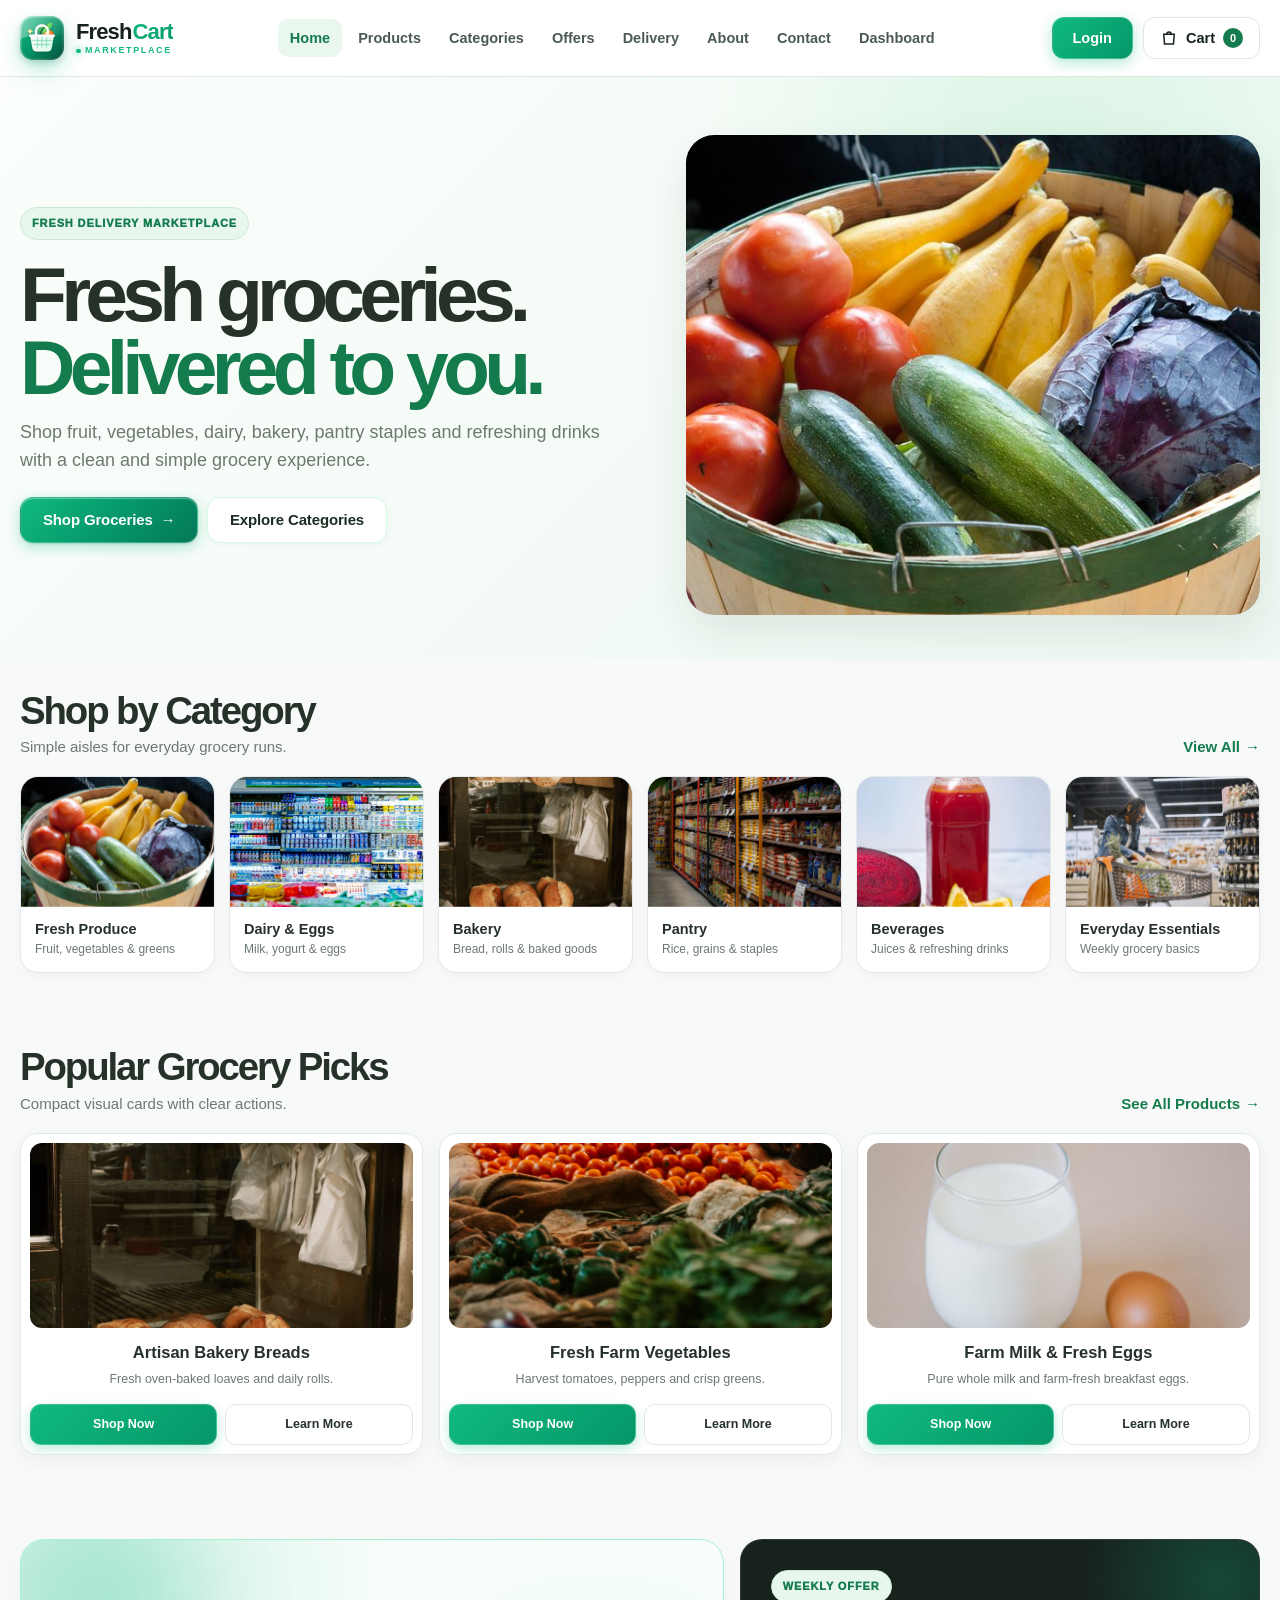
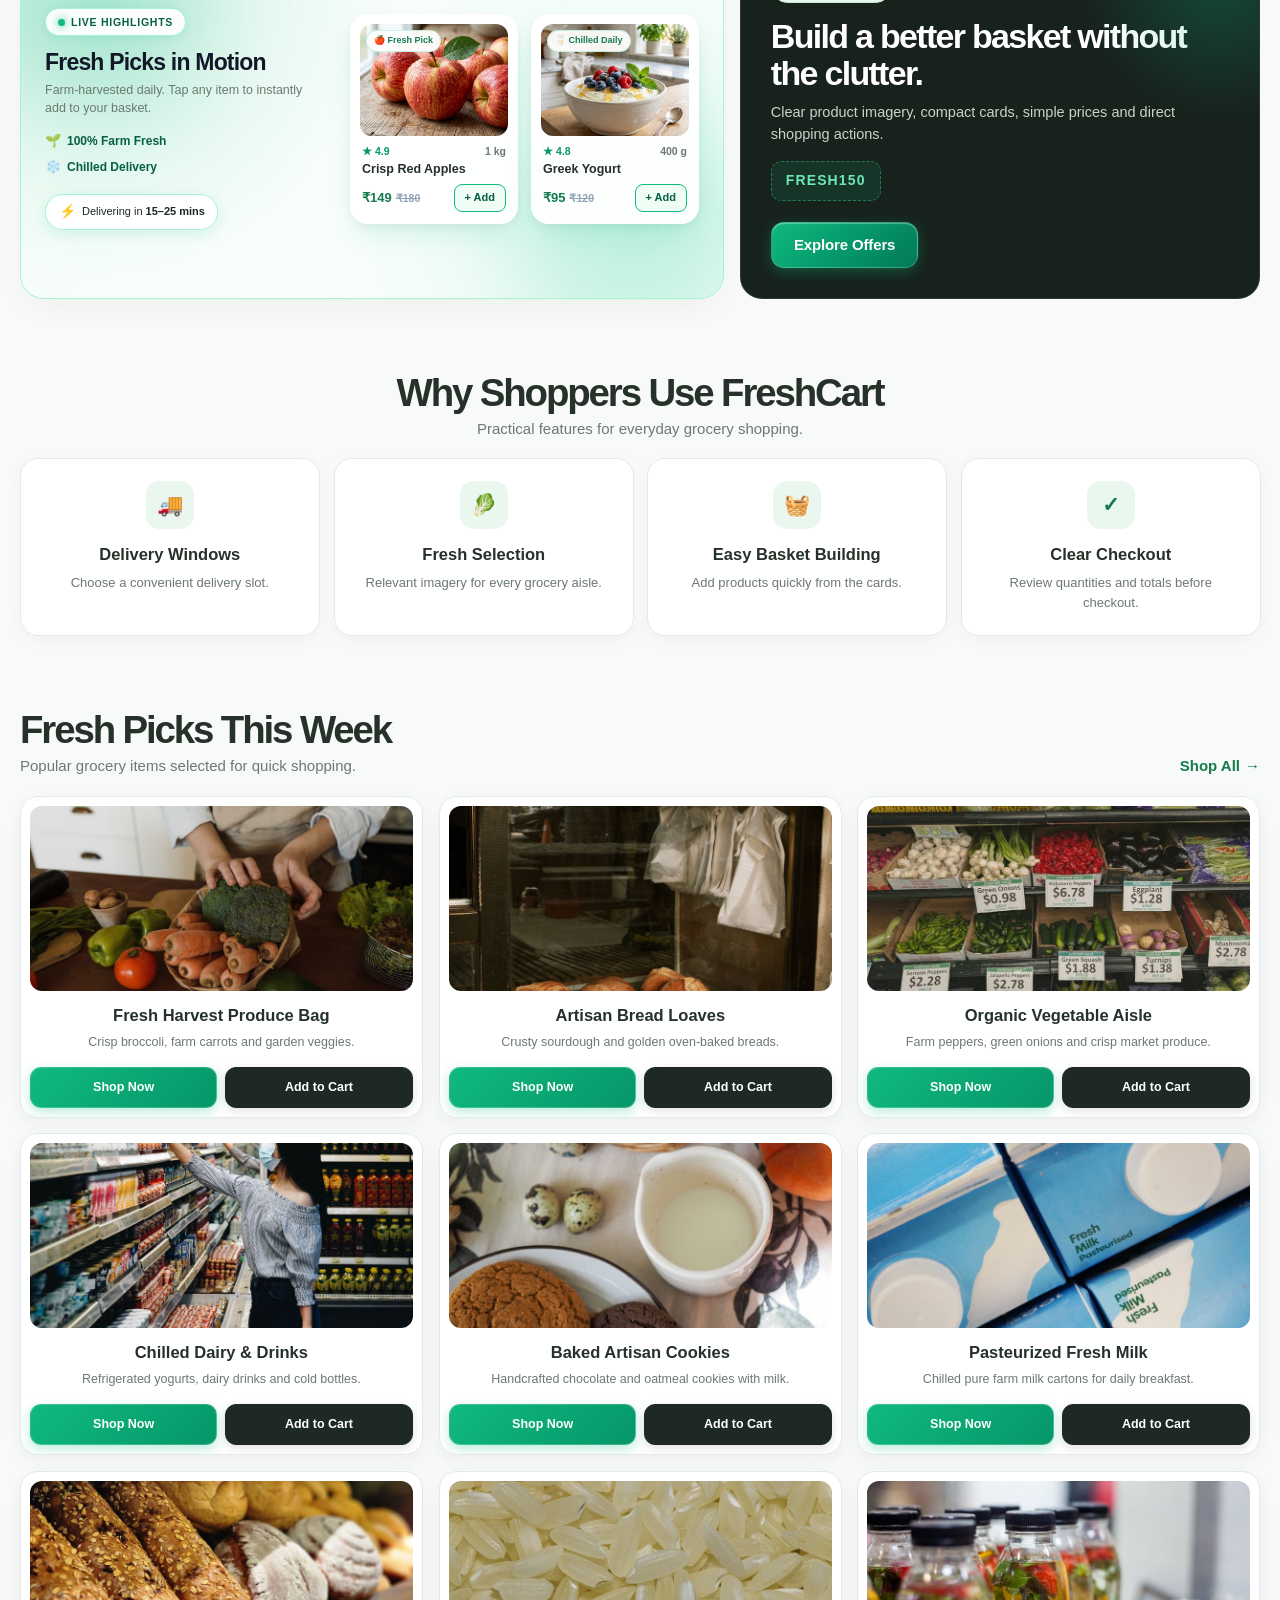
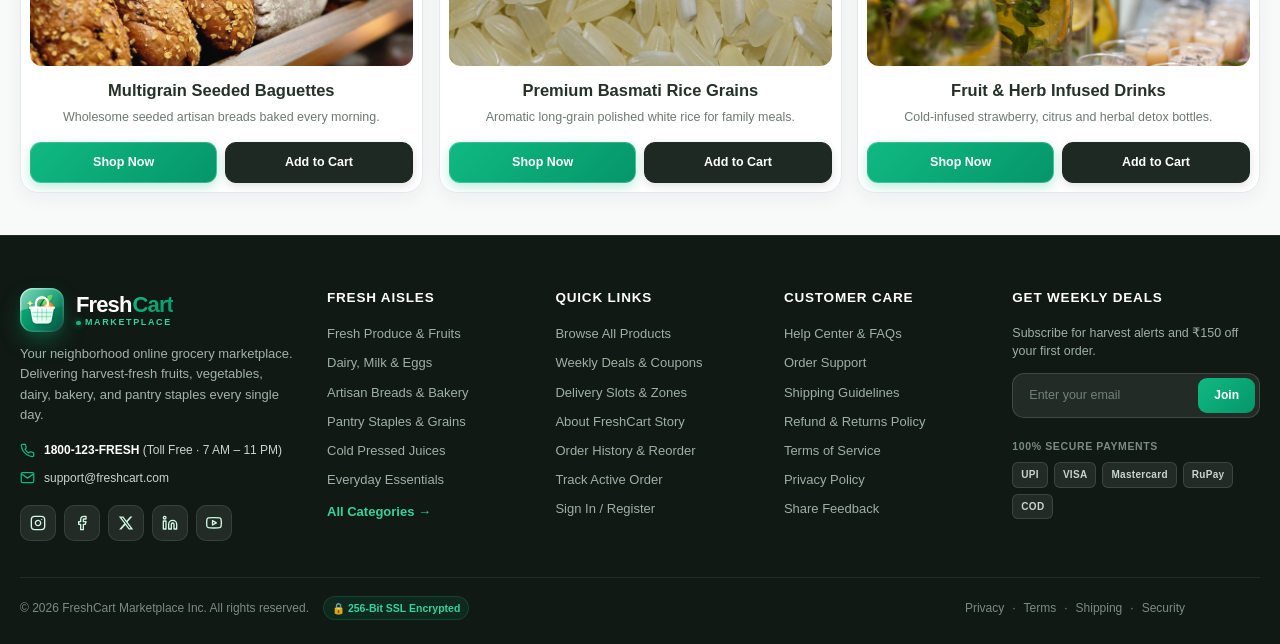
==== commit 5dd577fb: "1" ====
--- a/index.html
+++ b/index.html
@@ -209,10 +209,21 @@
         </div>
         <div class="visual-grid">
           <article class="visual-card">
-            <img src="images/photo-28826564.jpg" alt="Fresh Market Vegetables" onerror="this.src='images/fallback.jpg'">
-            <div class="visual-info">
-              <h3>Fresh Market Vegetables</h3>
-              <p>Fresh produce for everyday meals.</p>
+            <img src="images/photo-28826564.jpg" alt="Artisan Bakery Breads" onerror="this.src='images/fallback.jpg'">
+            <div class="visual-info">
+              <h3>Artisan Bakery Breads</h3>
+              <p>Fresh oven-baked loaves and daily rolls.</p>
+            </div>
+            <div class="visual-buttons">
+              <a href="products.html?category=Bakery">Shop Now</a>
+              <a href="categories.html">Learn More</a>
+            </div>
+          </article>
+          <article class="visual-card">
+            <img src="images/photo-16747109.jpg" alt="Fresh Farm Vegetables" onerror="this.src='images/fallback.jpg'">
+            <div class="visual-info">
+              <h3>Fresh Farm Vegetables</h3>
+              <p>Harvest tomatoes, peppers and crisp greens.</p>
             </div>
             <div class="visual-buttons">
               <a href="products.html?category=Fresh+Produce">Shop Now</a>
@@ -220,24 +231,13 @@
             </div>
           </article>
           <article class="visual-card">
-            <img src="images/photo-16747109.jpg" alt="Breakfast Dairy" onerror="this.src='images/fallback.jpg'">
-            <div class="visual-info">
-              <h3>Breakfast Dairy</h3>
-              <p>Milk and chilled breakfast favourites.</p>
+            <img src="images/photo-8963960.jpg" alt="Farm Milk &amp; Fresh Eggs" onerror="this.src='images/fallback.jpg'">
+            <div class="visual-info">
+              <h3>Farm Milk &amp; Fresh Eggs</h3>
+              <p>Pure whole milk and farm-fresh breakfast eggs.</p>
             </div>
             <div class="visual-buttons">
               <a href="products.html?category=Dairy+%26+Eggs">Shop Now</a>
-              <a href="categories.html">Learn More</a>
-            </div>
-          </article>
-          <article class="visual-card">
-            <img src="images/photo-8963960.jpg" alt="Fresh Bakery" onerror="this.src='images/fallback.jpg'">
-            <div class="visual-info">
-              <h3>Fresh Bakery</h3>
-              <p>Bread baked for the day.</p>
-            </div>
-            <div class="visual-buttons">
-              <a href="products.html?category=Bakery">Shop Now</a>
               <a href="categories.html">Learn More</a>
             </div>
           </article>
@@ -381,32 +381,65 @@
         </div>
         <div class="visual-grid">
           <article class="visual-card">
-            <img src="images/photo-6653619.jpg" alt="Red Apples" onerror="this.src='images/fallback.jpg'">
-            <div class="visual-info">
-              <h3>Red Apples</h3>
-              <p>Crisp fruit selected for everyday snacking.</p>
-            </div>
-            <div class="visual-buttons">
-              <a href="products.html">Shop Now</a>
-              <button onclick="addToCart(0)">Add to Cart</button>
-            </div>
-          </article>
-          <article class="visual-card">
-            <img src="images/photo-28826564.jpg" alt="Green Vegetables" onerror="this.src='images/fallback.jpg'">
-            <div class="visual-info">
-              <h3>Green Vegetables</h3>
-              <p>Fresh greens and vegetables for daily meals.</p>
+            <img src="images/photo-6653619.jpg" alt="Fresh Harvest Produce Bag" onerror="this.src='images/fallback.jpg'">
+            <div class="visual-info">
+              <h3>Fresh Harvest Produce Bag</h3>
+              <p>Crisp broccoli, farm carrots and garden veggies.</p>
             </div>
             <div class="visual-buttons">
               <a href="products.html?category=Fresh+Produce">Shop Now</a>
-              <button onclick="addToCart(4)">Add to Cart</button>
-            </div>
-          </article>
-          <article class="visual-card">
-            <img src="images/photo-37009052.jpg" alt="Farm Dairy" onerror="this.src='images/fallback.jpg'">
-            <div class="visual-info">
-              <h3>Farm Dairy</h3>
-              <p>Milk and chilled favourites kept simple.</p>
+              <button onclick="addToCart(6)">Add to Cart</button>
+            </div>
+          </article>
+          <article class="visual-card">
+            <img src="images/photo-28826564.jpg" alt="Artisan Bread Loaves" onerror="this.src='images/fallback.jpg'">
+            <div class="visual-info">
+              <h3>Artisan Bread Loaves</h3>
+              <p>Crusty sourdough and golden oven-baked breads.</p>
+            </div>
+            <div class="visual-buttons">
+              <a href="products.html?category=Bakery">Shop Now</a>
+              <button onclick="addToCart(14)">Add to Cart</button>
+            </div>
+          </article>
+          <article class="visual-card">
+            <img src="images/photo-37009052.jpg" alt="Organic Vegetable Aisle" onerror="this.src='images/fallback.jpg'">
+            <div class="visual-info">
+              <h3>Organic Vegetable Aisle</h3>
+              <p>Farm peppers, green onions and crisp market produce.</p>
+            </div>
+            <div class="visual-buttons">
+              <a href="products.html?category=Fresh+Produce">Shop Now</a>
+              <button onclick="addToCart(3)">Add to Cart</button>
+            </div>
+          </article>
+          <article class="visual-card">
+            <img src="images/photo-7552225.jpg" alt="Chilled Dairy &amp; Drinks" onerror="this.src='images/fallback.jpg'">
+            <div class="visual-info">
+              <h3>Chilled Dairy &amp; Drinks</h3>
+              <p>Refrigerated yogurts, dairy drinks and cold bottles.</p>
+            </div>
+            <div class="visual-buttons">
+              <a href="products.html?category=Dairy+%26+Eggs">Shop Now</a>
+              <button onclick="addToCart(10)">Add to Cart</button>
+            </div>
+          </article>
+          <article class="visual-card">
+            <img src="images/photo-9345007.jpg" alt="Baked Artisan Cookies" onerror="this.src='images/fallback.jpg'">
+            <div class="visual-info">
+              <h3>Baked Artisan Cookies</h3>
+              <p>Handcrafted chocolate and oatmeal cookies with milk.</p>
+            </div>
+            <div class="visual-buttons">
+              <a href="products.html?category=Bakery">Shop Now</a>
+              <button onclick="addToCart(12)">Add to Cart</button>
+            </div>
+          </article>
+          <article class="visual-card">
+            <img src="images/photo-14534512.jpg" alt="Pasteurized Fresh Milk" onerror="this.src='images/fallback.jpg'">
+            <div class="visual-info">
+              <h3>Pasteurized Fresh Milk</h3>
+              <p>Chilled pure farm milk cartons for daily breakfast.</p>
             </div>
             <div class="visual-buttons">
               <a href="products.html?category=Dairy+%26+Eggs">Shop Now</a>
@@ -414,65 +447,32 @@
             </div>
           </article>
           <article class="visual-card">
-            <img src="images/photo-7552225.jpg" alt="Greek Yogurt" onerror="this.src='images/fallback.jpg'">
-            <div class="visual-info">
-              <h3>Greek Yogurt</h3>
-              <p>Creamy chilled dairy for breakfast and snacks.</p>
-            </div>
-            <div class="visual-buttons">
-              <a href="products.html?category=Dairy+%26+Eggs">Shop Now</a>
-              <button onclick="addToCart(10)">Add to Cart</button>
-            </div>
-          </article>
-          <article class="visual-card">
-            <img src="images/photo-9345007.jpg" alt="Sourdough Bread" onerror="this.src='images/fallback.jpg'">
-            <div class="visual-info">
-              <h3>Sourdough Bread</h3>
-              <p>Fresh bakery choices for the breakfast table.</p>
+            <img src="images/photo-14520462.jpg" alt="Multigrain Seeded Baguettes" onerror="this.src='images/fallback.jpg'">
+            <div class="visual-info">
+              <h3>Multigrain Seeded Baguettes</h3>
+              <p>Wholesome seeded artisan breads baked every morning.</p>
             </div>
             <div class="visual-buttons">
               <a href="products.html?category=Bakery">Shop Now</a>
-              <button onclick="addToCart(12)">Add to Cart</button>
-            </div>
-          </article>
-          <article class="visual-card">
-            <img src="images/photo-14534512.jpg" alt="Basmati Rice" onerror="this.src='images/fallback.jpg'">
-            <div class="visual-info">
-              <h3>Basmati Rice</h3>
-              <p>Everyday pantry staples for family meals.</p>
+              <button onclick="addToCart(14)">Add to Cart</button>
+            </div>
+          </article>
+          <article class="visual-card">
+            <img src="images/photo-18328392.jpg" alt="Premium Basmati Rice Grains" onerror="this.src='images/fallback.jpg'">
+            <div class="visual-info">
+              <h3>Premium Basmati Rice Grains</h3>
+              <p>Aromatic long-grain polished white rice for family meals.</p>
             </div>
             <div class="visual-buttons">
               <a href="products.html?category=Pantry">Shop Now</a>
-              <button onclick="addToCart(15)">Add to Cart</button>
-            </div>
-          </article>
-          <article class="visual-card">
-            <img src="images/photo-14520462.jpg" alt="Orange Juice" onerror="this.src='images/fallback.jpg'">
-            <div class="visual-info">
-              <h3>Orange Juice</h3>
-              <p>Refreshing fruit drinks for the fridge.</p>
-            </div>
-            <div class="visual-buttons">
-              <a href="products.html?category=Beverages">Shop Now</a>
-              <button onclick="addToCart(19)">Add to Cart</button>
-            </div>
-          </article>
-          <article class="visual-card">
-            <img src="images/photo-18328392.jpg" alt="Fresh Grocery Basket" onerror="this.src='images/fallback.jpg'">
-            <div class="visual-info">
-              <h3>Fresh Grocery Basket</h3>
-              <p>A practical mix for weekly shopping.</p>
-            </div>
-            <div class="visual-buttons">
-              <a href="products.html">Shop Now</a>
-              <button onclick="addToCart(23)">Add to Cart</button>
-            </div>
-          </article>
-          <article class="visual-card">
-            <img src="images/product-mixed-fruit-smoothie.jpg" alt="Mixed Fruit Smoothie" onerror="this.src='images/fallback.jpg'">
-            <div class="visual-info">
-              <h3>Mixed Fruit Smoothie</h3>
-              <p>Chilled nutrient-rich blend of fresh seasonal fruits.</p>
+              <button onclick="addToCart(18)">Add to Cart</button>
+            </div>
+          </article>
+          <article class="visual-card">
+            <img src="images/product-mixed-fruit-smoothie.jpg" alt="Fruit &amp; Herb Infused Drinks" onerror="this.src='images/fallback.jpg'">
+            <div class="visual-info">
+              <h3>Fruit &amp; Herb Infused Drinks</h3>
+              <p>Cold-infused strawberry, citrus and herbal detox bottles.</p>
             </div>
             <div class="visual-buttons">
               <a href="products.html?category=Beverages">Shop Now</a>
--- a/assets/css/style.css
+++ b/assets/css/style.css
@@ -1670,6 +1670,9 @@
   flex-direction: column;
   align-items: center;
   text-align: center;
+  min-width: 0;
+  width: 100%;
+  box-sizing: border-box;
   transition: transform 0.35s cubic-bezier(0.16, 1, 0.3, 1),
               box-shadow 0.35s cubic-bezier(0.16, 1, 0.3, 1),
               border-color 0.35s ease;
@@ -3586,26 +3589,24 @@
 
   .visual-grid,
   .offer-grid,
-  .benefit-grid {
-    grid-template-columns: 1fr;
-  }
-
+  .benefit-grid,
   .benefit-grid.three-col,
   .benefit-grid.two-by-two {
-    grid-template-columns: repeat(2, 1fr);
+    grid-template-columns: 1fr;
   }
 
   .visual-grid > :nth-child(odd):last-child,
   .offer-grid > :nth-child(odd):last-child,
-  .product-grid > :nth-child(odd):last-child {
+  .product-grid > :nth-child(odd):last-child,
+  .benefit-grid > :nth-child(odd):last-child,
+  .benefit-grid.three-col > :nth-child(odd):last-child,
+  .benefit-grid.two-by-two > :nth-child(odd):last-child {
     grid-column: auto;
     justify-self: stretch;
     width: 100%;
   }
 
-  /* Center the last card in 2-column benefit and category grids on mobile */
-  .benefit-grid.three-col > :nth-child(odd):last-child,
-  .benefit-grid > :nth-child(odd):last-child,
+  /* Center the last card in 2-column category grid on mobile */
   .category-grid > :nth-child(odd):last-child {
     grid-column: 1 / -1;
     justify-self: center;
